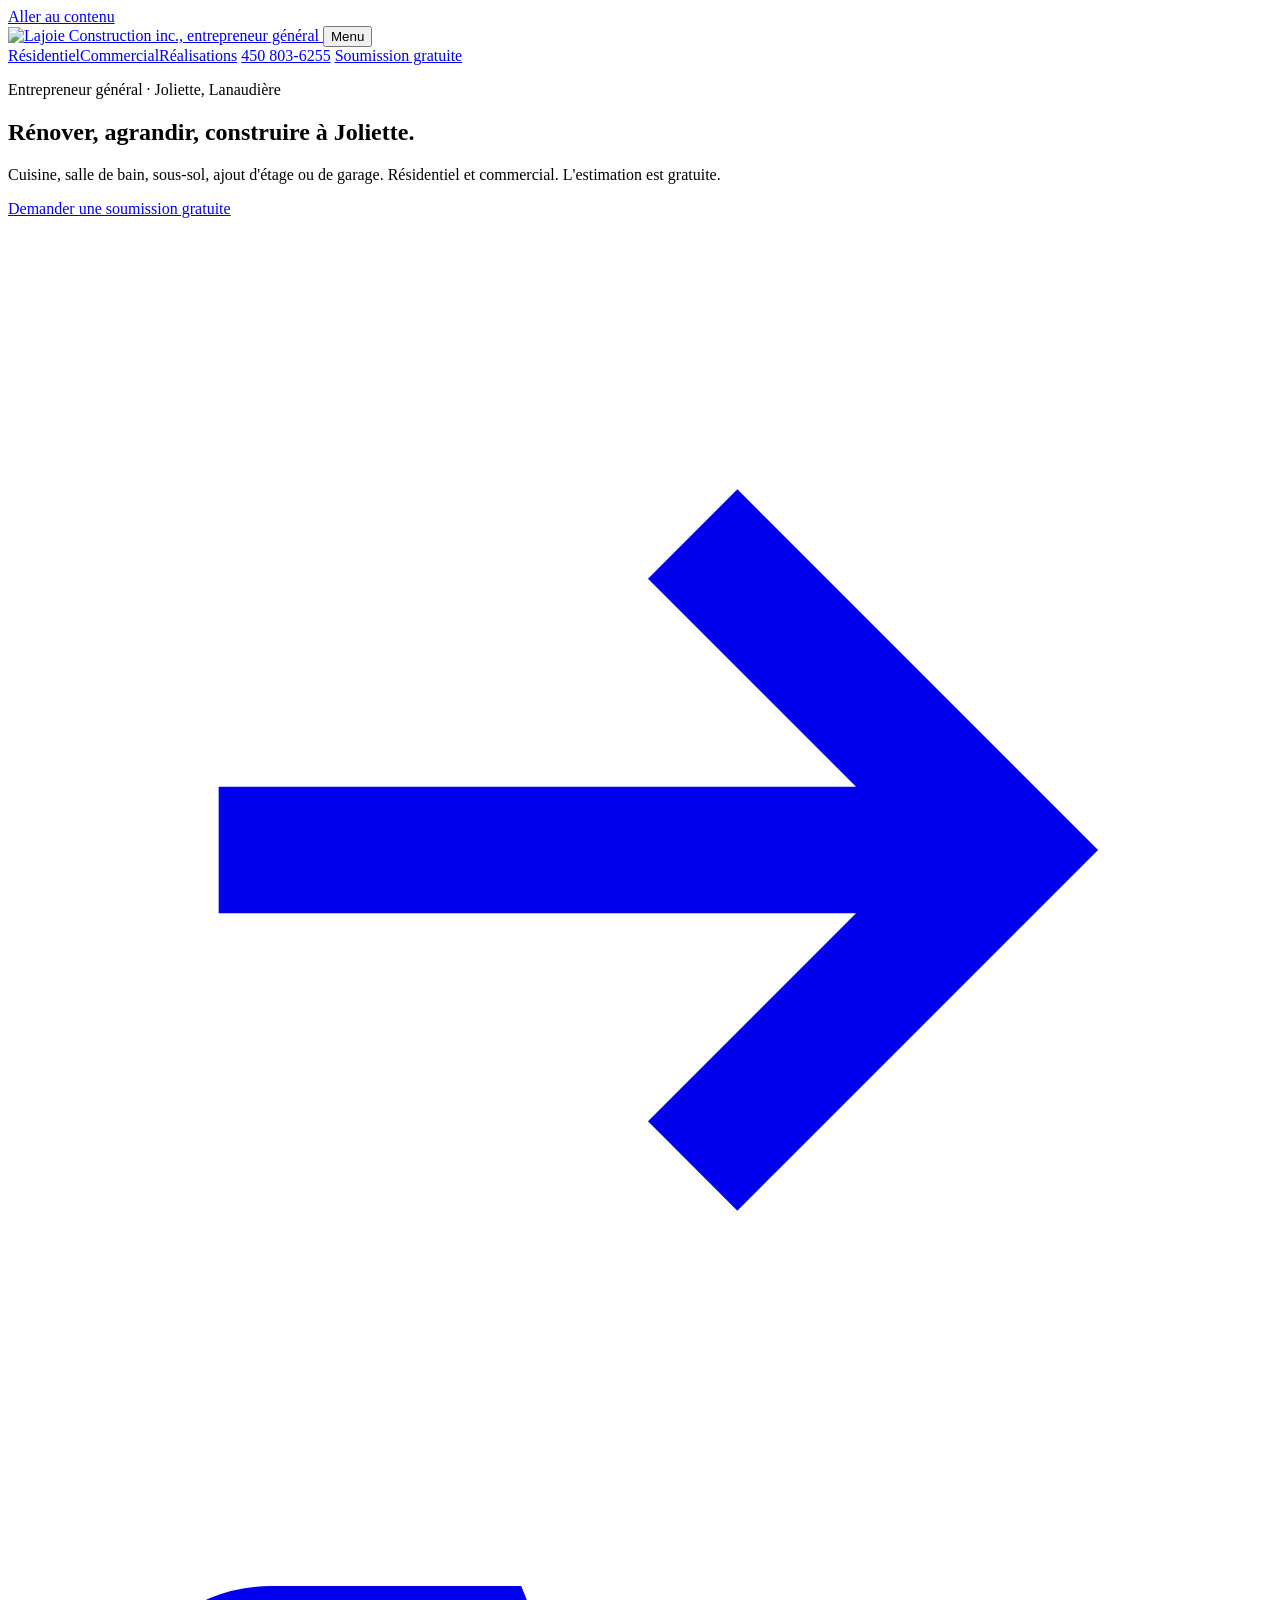
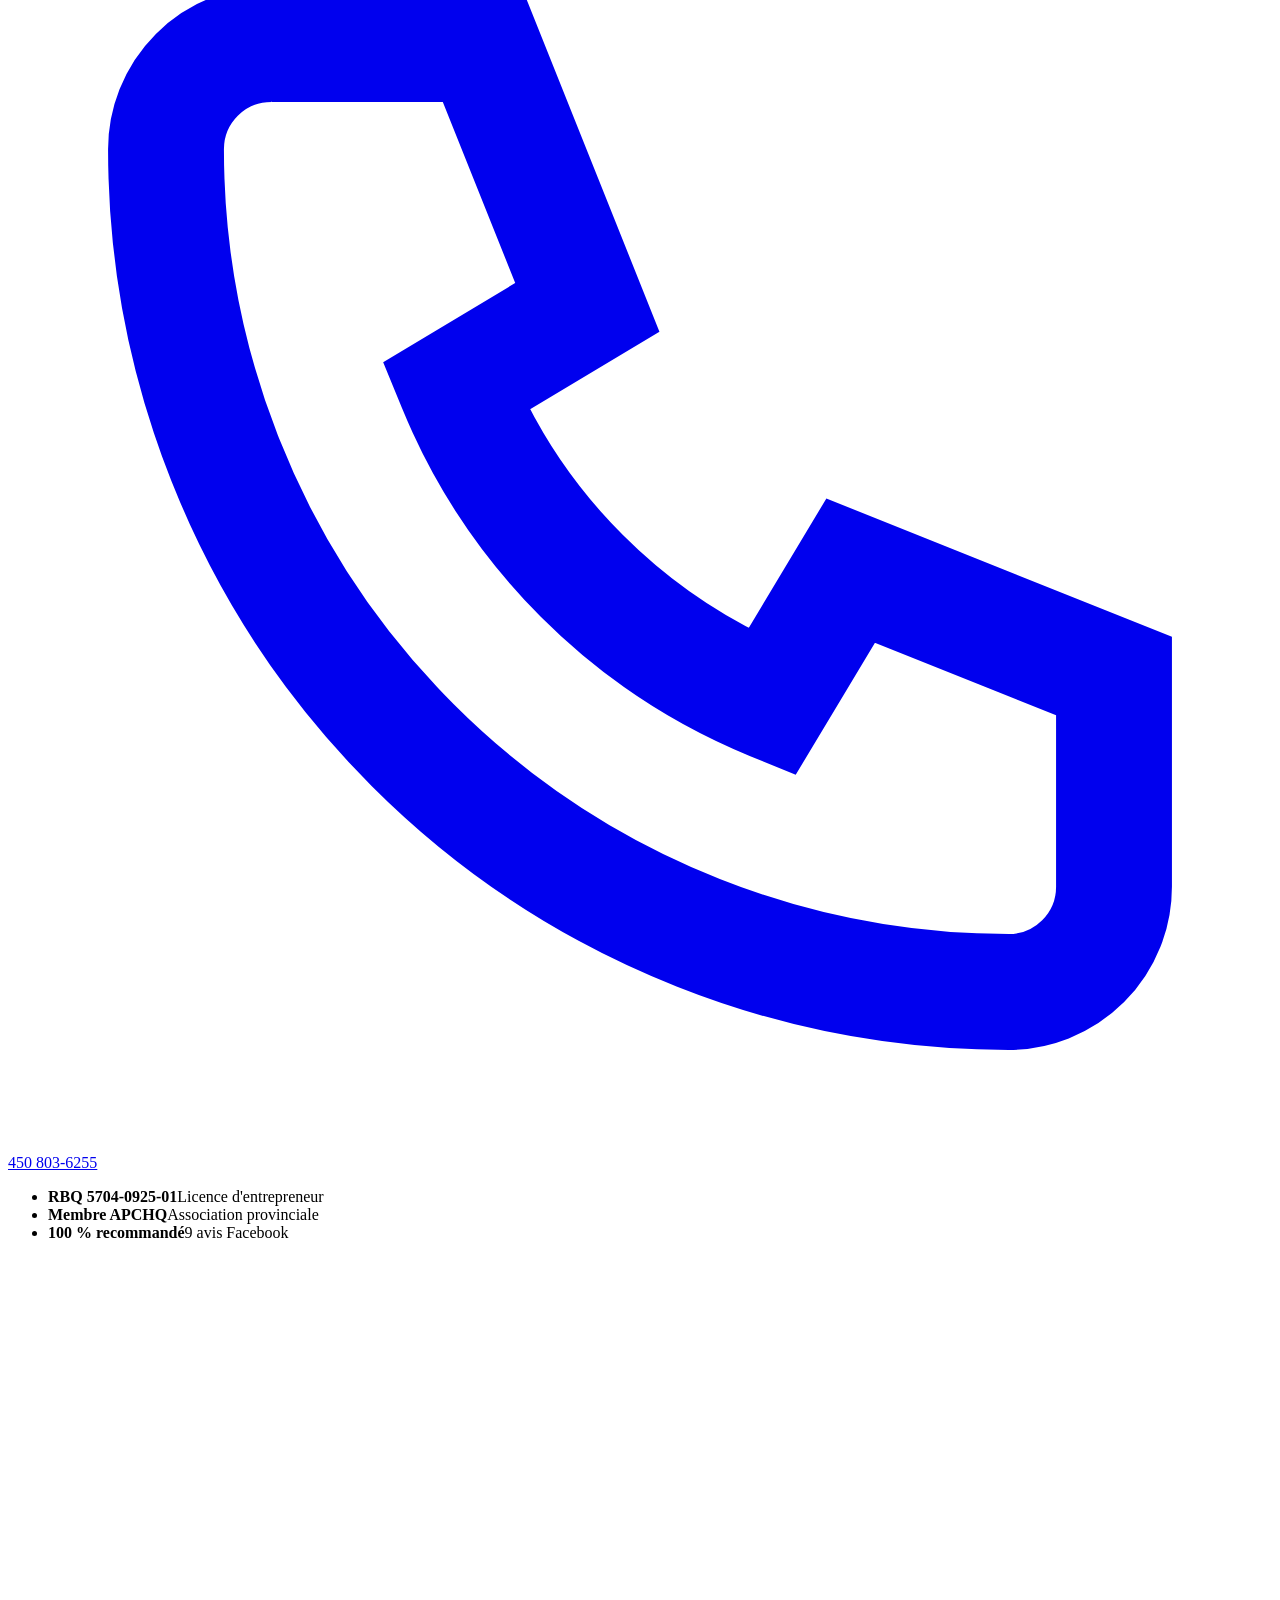
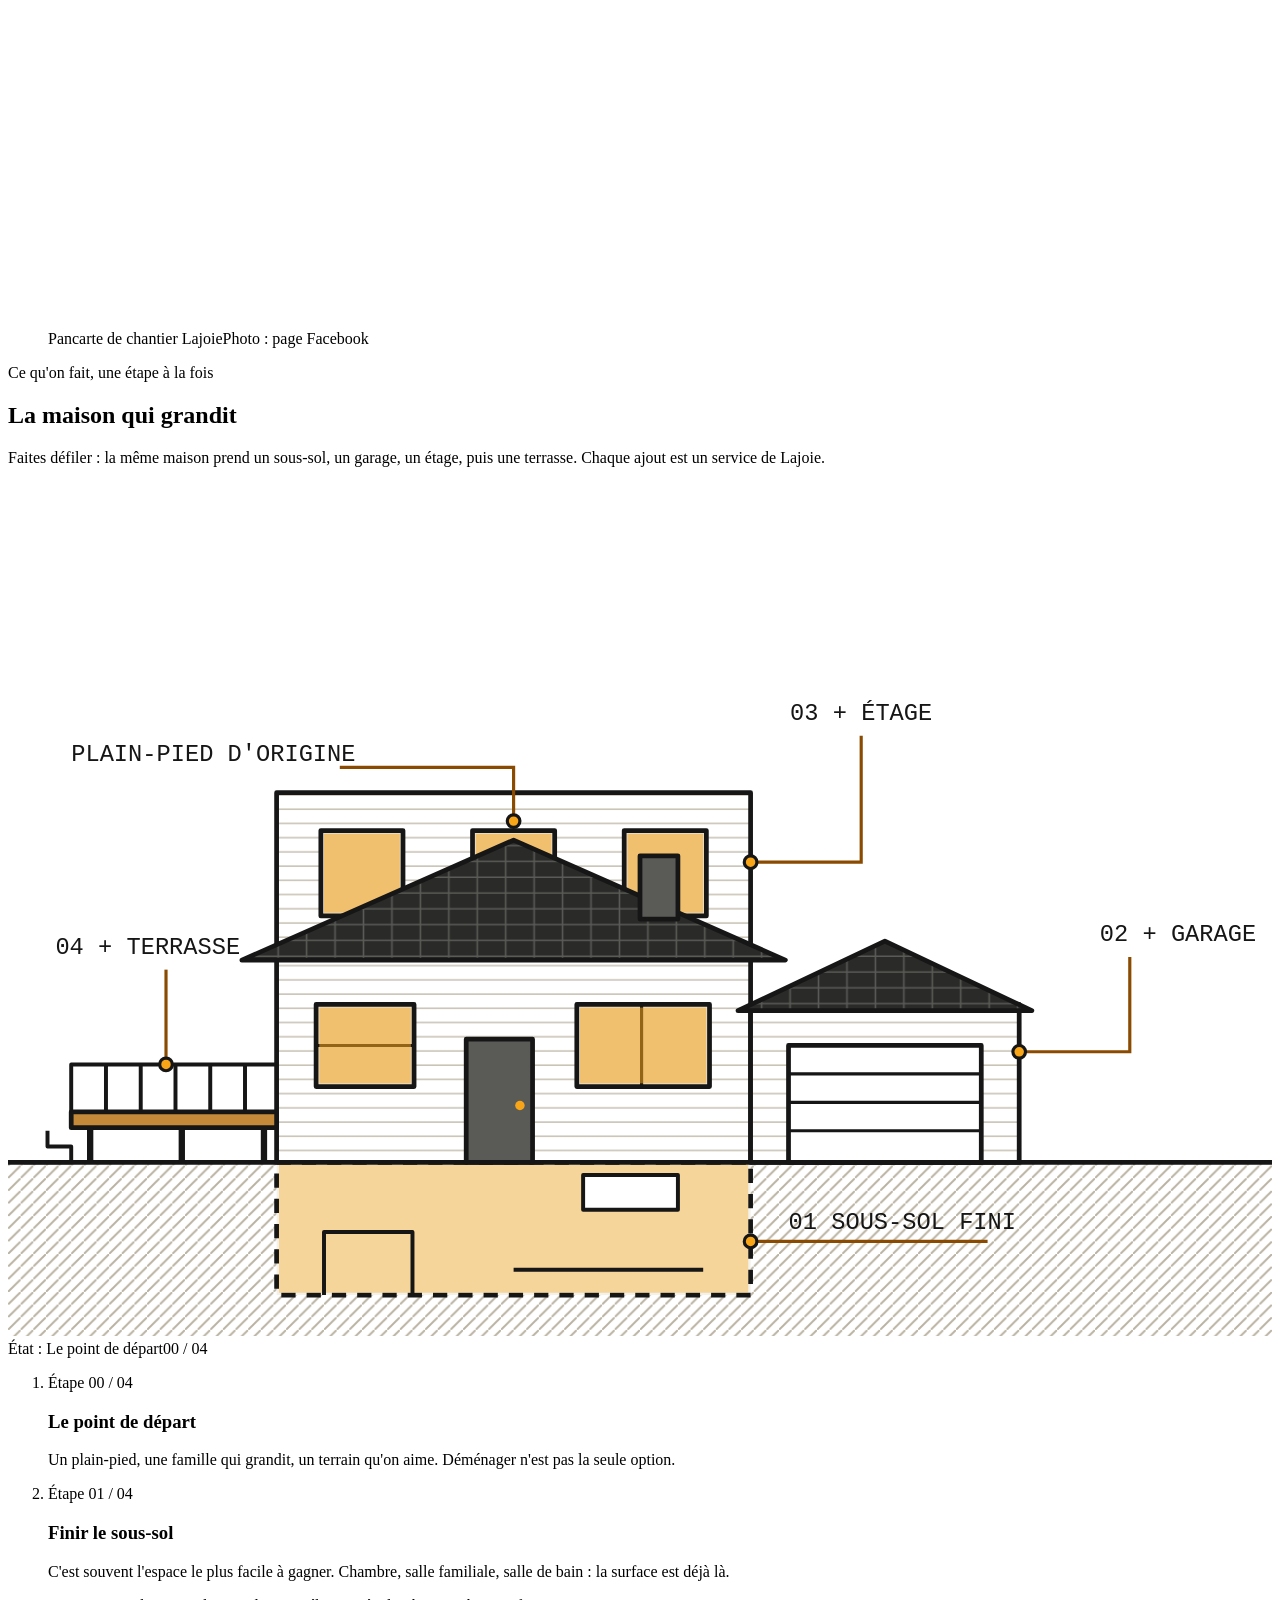
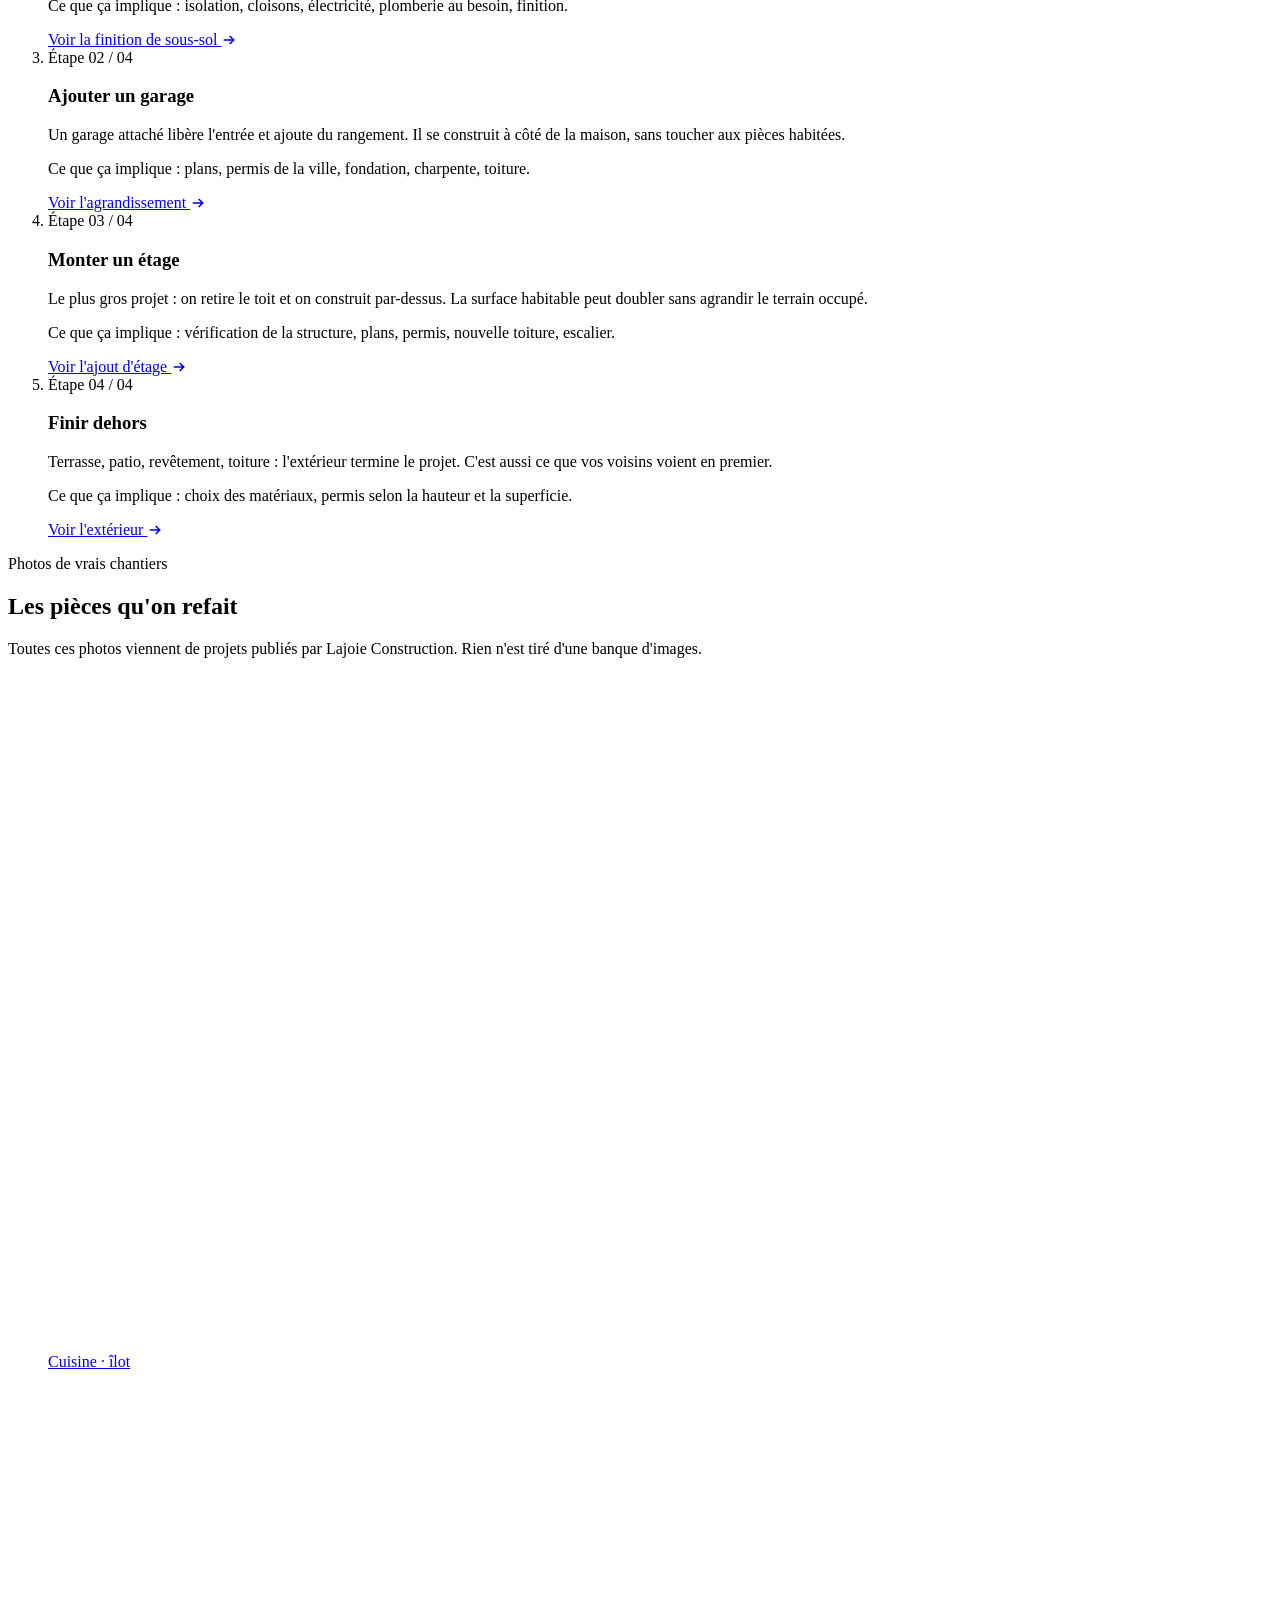
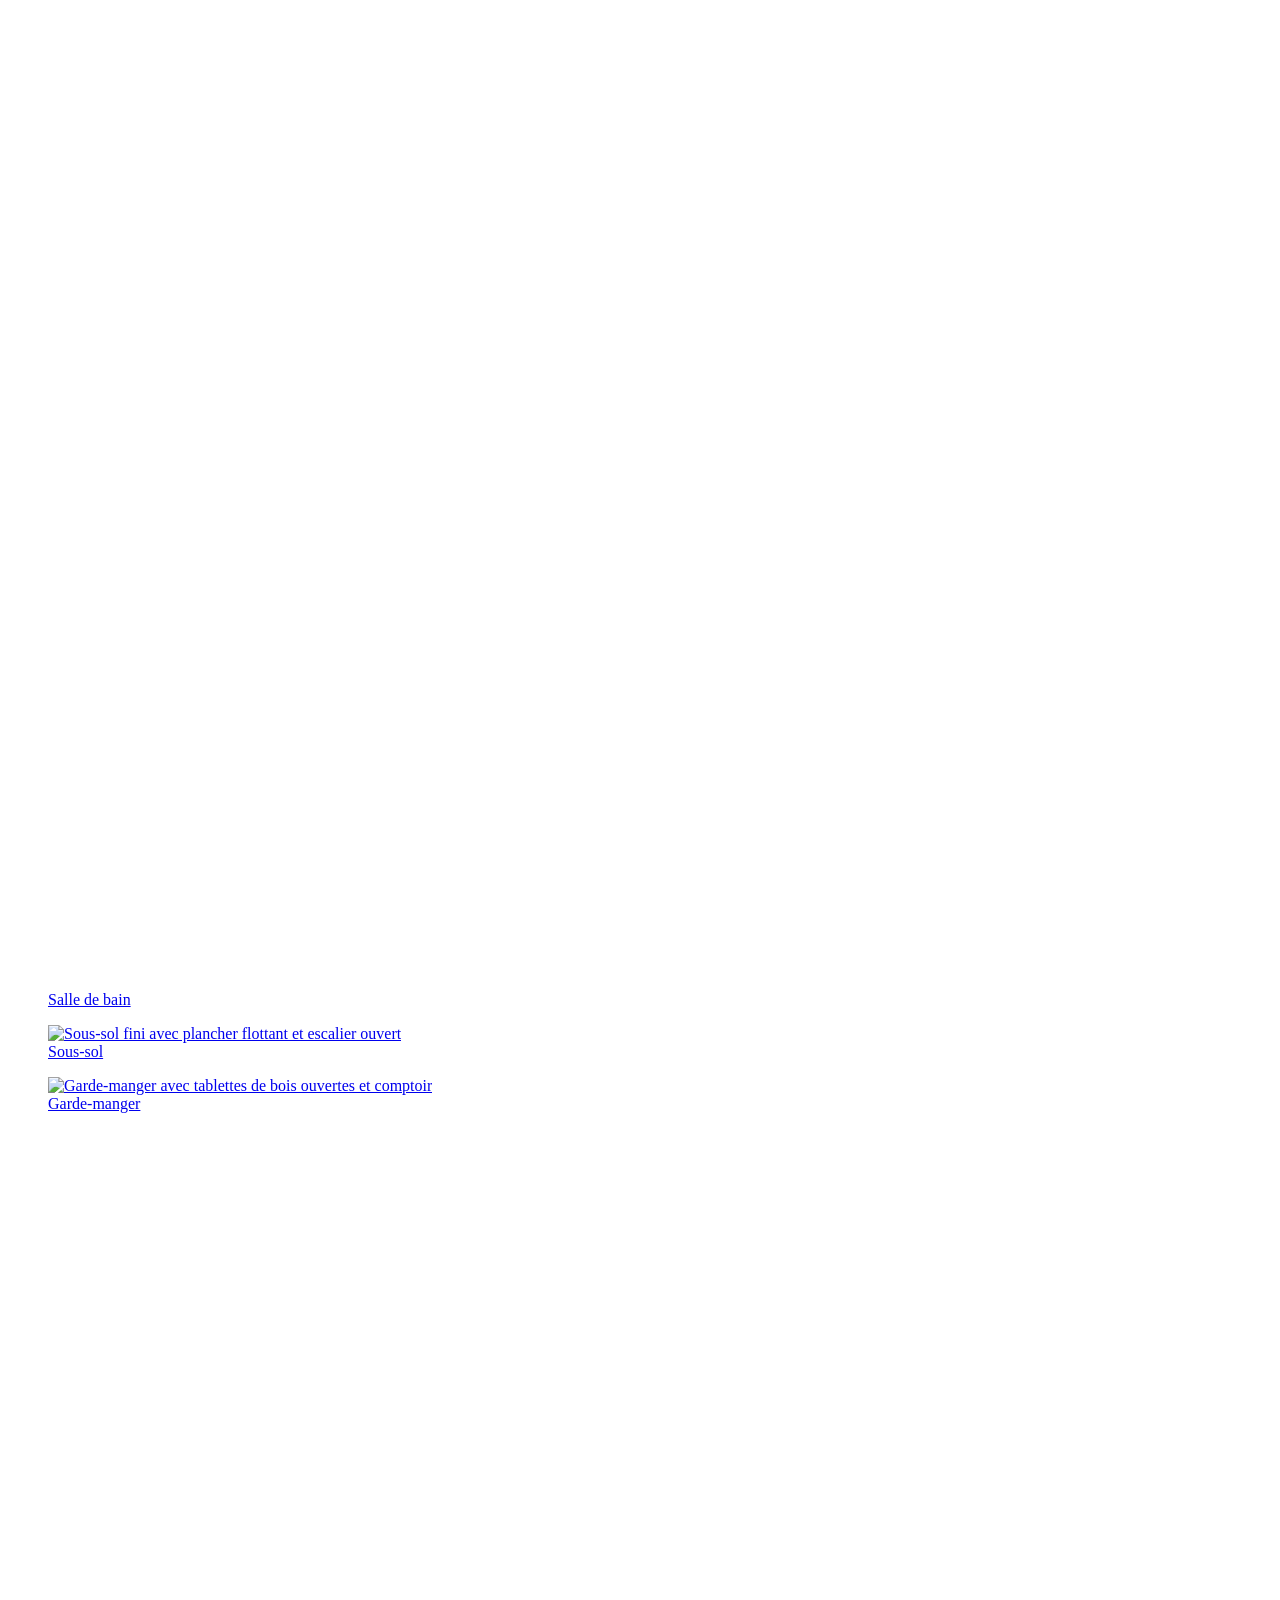
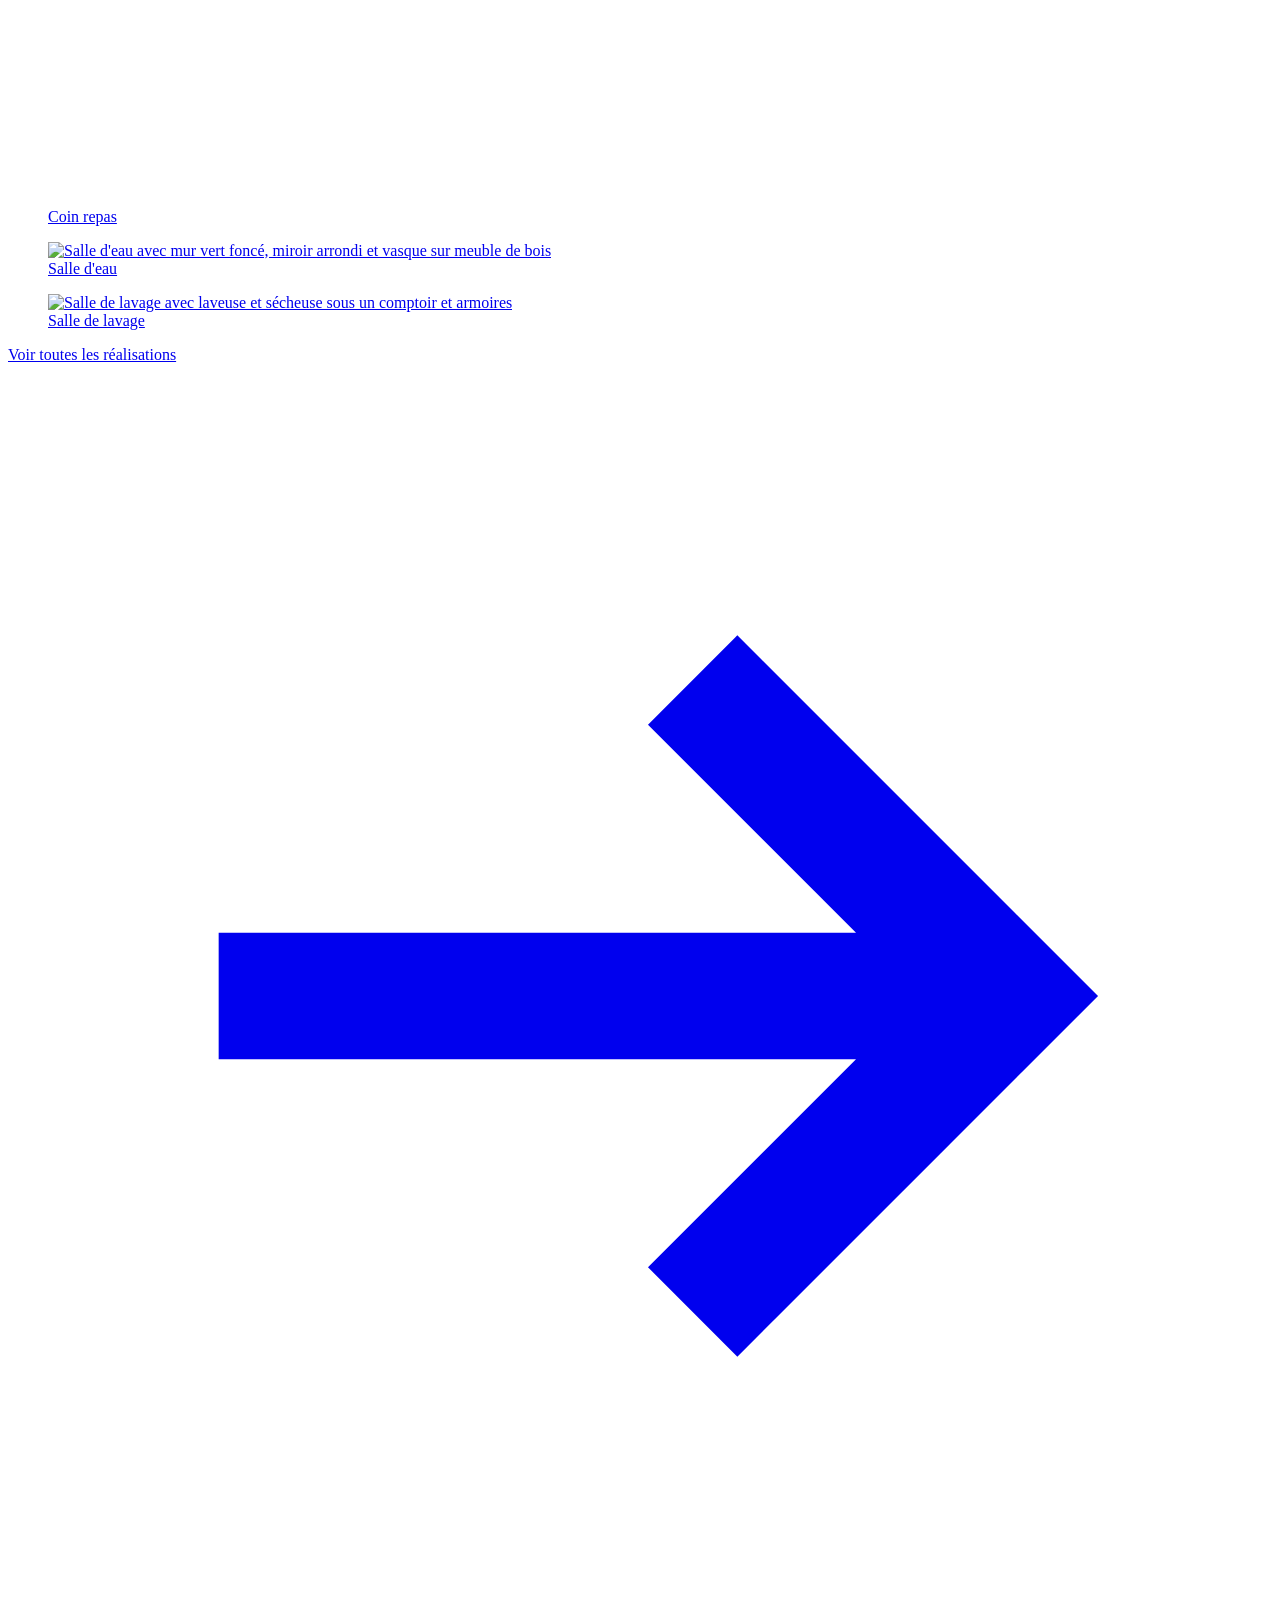
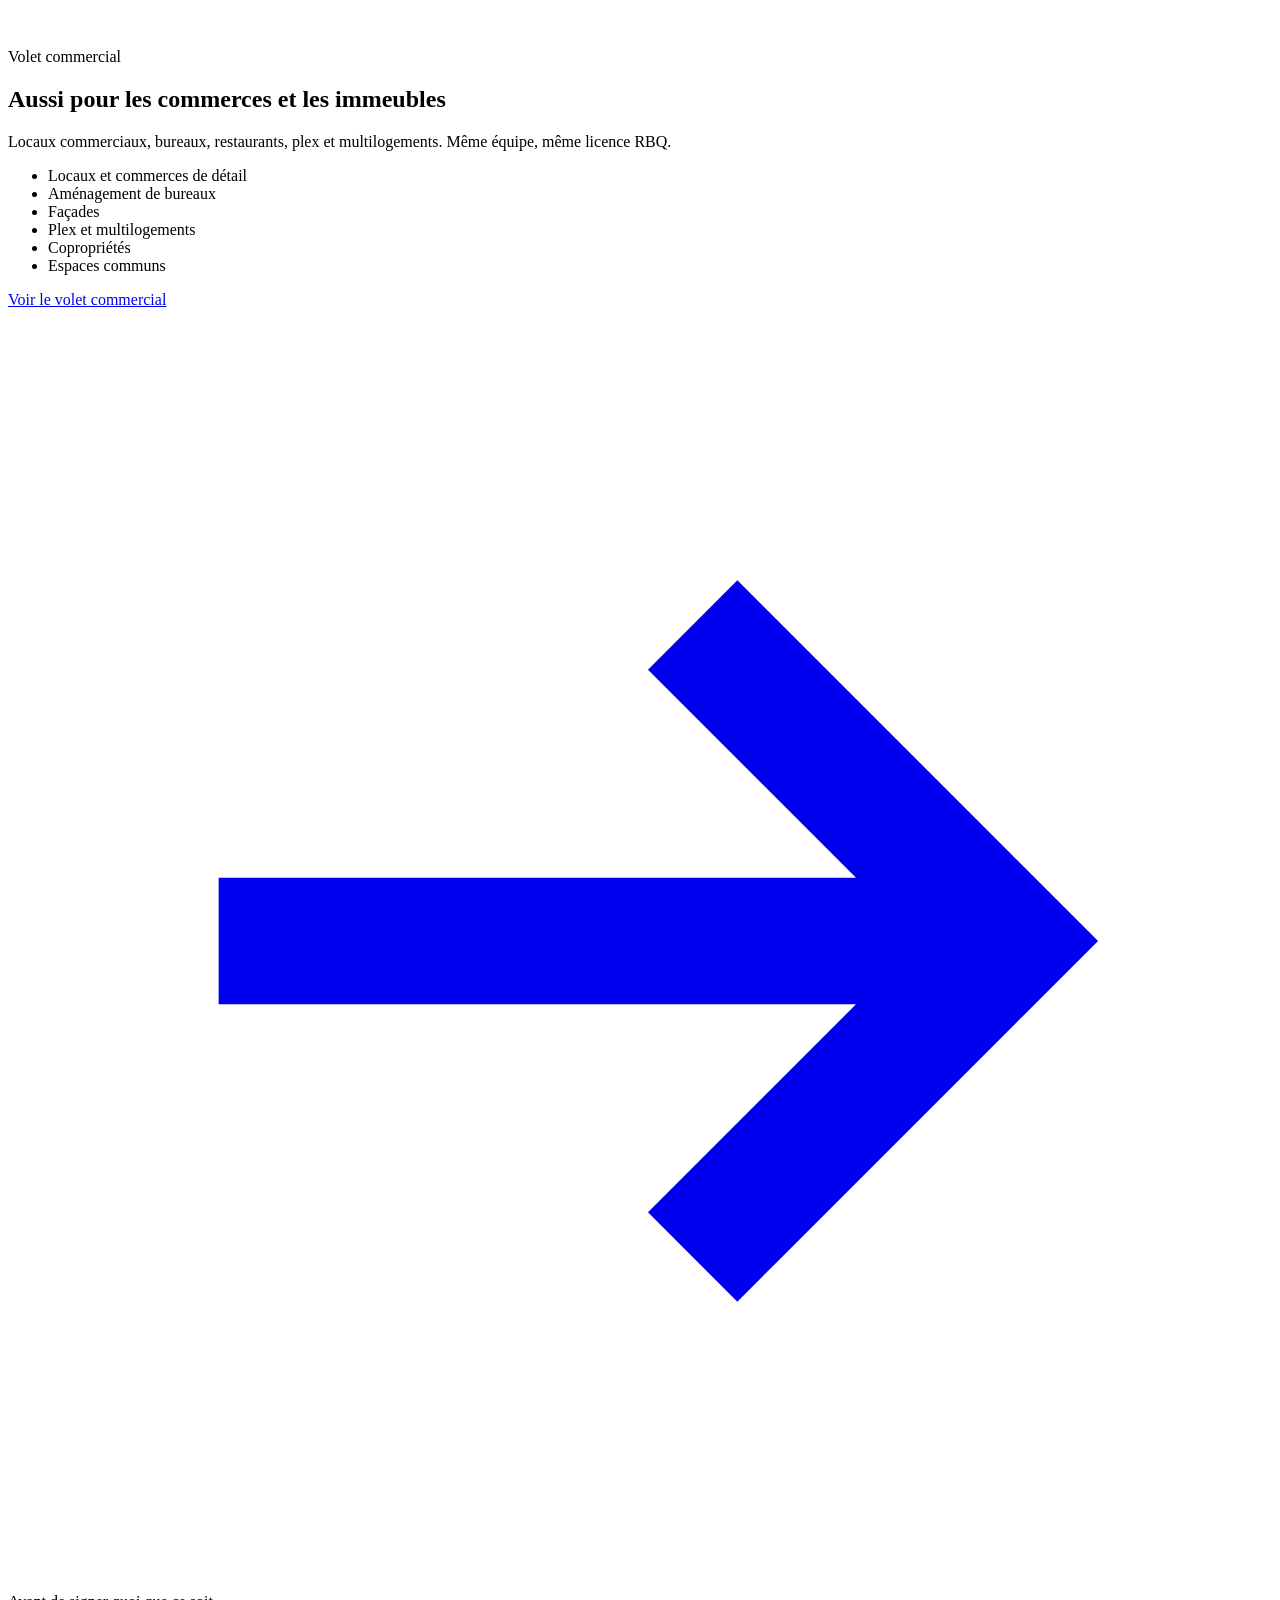
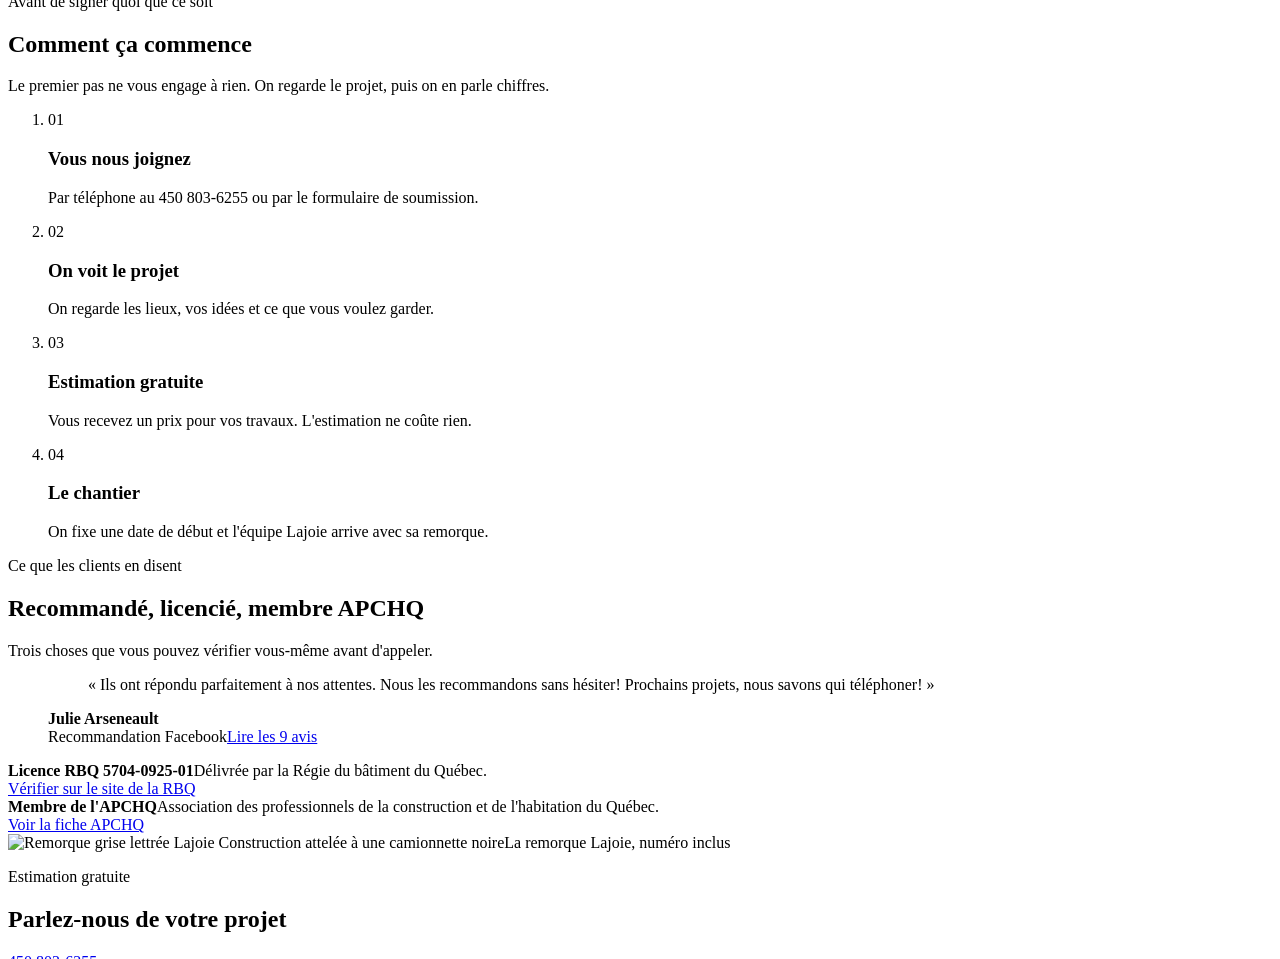
==== index.html @ cc797cda "Site Lajoie Construction V1 (6 pages, photos, polices)" ====
<!doctype html>
<html lang="fr-CA" class="no-js">
<head>
<meta charset="utf-8">
<meta name="viewport" content="width=device-width, initial-scale=1">
<title>Lajoie Construction | Rénovation et agrandissement à Joliette</title>
<meta name="description" content="Entrepreneur général à Joliette : cuisine, salle de bain, sous-sol, ajout d'étage et de garage. Résidentiel et commercial. Licence RBQ, estimation gratuite.">
<link rel="canonical" href="https://lajoieconstruction.com/">
<meta property="og:type" content="website">
<meta property="og:locale" content="fr_CA">
<meta property="og:site_name" content="Lajoie Construction">
<meta property="og:title" content="Lajoie Construction | Rénovation et agrandissement à Joliette">
<meta property="og:description" content="Entrepreneur général à Joliette : cuisine, salle de bain, sous-sol, ajout d'étage et de garage. Résidentiel et commercial. Licence RBQ, estimation gratuite.">
<meta property="og:url" content="https://lajoieconstruction.com/">
<meta property="og:image" content="https://lajoieconstruction.com/img/og-lajoie.jpg">
<meta name="theme-color" content="#161616">
<link rel="icon" href="img/favicon.png" type="image/png">
<link rel="preload" href="fonts/archivo.woff2" as="font" type="font/woff2" crossorigin>
<link rel="stylesheet" href="css/site.css">
<script>document.documentElement.classList.replace('no-js','js')</script>
<script type="application/ld+json">{"@context": "https://schema.org", "@type": "GeneralContractor", "name": "Lajoie Construction inc.", "url": "https://lajoieconstruction.com/", "logo": "https://lajoieconstruction.com/img/logo-lajoie.png", "image": "https://lajoieconstruction.com/img/og-lajoie.jpg", "telephone": "+1-450-803-6255", "email": "admin@lajoieconstruction.com", "address": {"@type": "PostalAddress", "streetAddress": "952, boul. Manseau", "addressLocality": "Joliette", "addressRegion": "QC", "postalCode": "J6E 3G5", "addressCountry": "CA"}, "geo": {"@type": "GeoCoordinates", "latitude": 46.0197359, "longitude": -73.448201}, "areaServed": ["Joliette", "Lanaudière", "Repentigny"], "openingHoursSpecification": [{"@type": "OpeningHoursSpecification", "dayOfWeek": ["Monday", "Tuesday", "Wednesday", "Thursday", "Friday", "Saturday", "Sunday"], "opens": "09:00", "closes": "21:00"}], "sameAs": ["https://www.facebook.com/profile.php?id=100063725343132", "https://www.trouverunentrepreneur.com/profile/joliette/lajoie-construction-inc"]}</script>
</head>
<body>
<a class="skip" href="#contenu">Aller au contenu</a>
<header class="site-header">
  <div class="wrap">
    <a class="brand" href="index.html" aria-label="Lajoie Construction, accueil">
      <img src="img/logo-lajoie.png" width="257" height="147" alt="Lajoie Construction inc., entrepreneur général">
    </a>
    <button class="menu-btn" type="button" aria-expanded="false" aria-controls="nav">Menu</button>
    <nav class="nav" id="nav" aria-label="Navigation principale">
      <a href="residentiel.html">Résidentiel</a><a href="commercial.html">Commercial</a><a href="realisations.html">Réalisations</a>
      <a class="tel" href="tel:+14508036255">450 803-6255</a>
      <a class="btn btn--hat" href="soumission.html">Soumission gratuite</a>
    </nav>
  </div>
</header>
<main id="contenu">

<section class="hero">
  <div class="wrap hero__grid">
    <div class="hero__text">
      <p class="hero__where mono kicker">Entrepreneur général · Joliette, Lanaudière</p>
      <h1>Rénover, agrandir, <span class="accent">construire</span> à Joliette.</h1>
      <p class="lede">Cuisine, salle de bain, sous-sol, ajout d'étage ou de garage. Résidentiel et commercial. L'estimation est gratuite.</p>
      <div class="hero__cta">
        <a class="btn btn--hat" href="soumission.html">Demander une soumission gratuite <svg viewBox="0 0 24 24" aria-hidden="true" fill="none" stroke="currentColor" stroke-width="2.4"><path d="M4 12h15M13 6l6 6-6 6"/></svg></a>
        <a class="btn btn--line" href="tel:+14508036255"><svg viewBox="0 0 24 24" aria-hidden="true" fill="none" stroke="currentColor" stroke-width="2.2"><path d="M5 3h4l2 5-2.5 1.5a11 11 0 0 0 6 6L16 13l5 2v4a2 2 0 0 1-2 2A16 16 0 0 1 3 5a2 2 0 0 1 2-2"/></svg>450 803-6255</a>
      </div>
      <ul class="facts" aria-label="Ce qu'on peut vérifier">
        <li><strong>RBQ 5704-0925-01</strong><span class="mono muted">Licence d'entrepreneur</span></li>
        <li><strong>Membre APCHQ</strong><span class="mono muted">Association provinciale</span></li>
        <li><strong>100 % recommandé</strong><span class="mono muted">9 avis Facebook</span></li>
      </ul>
    </div>
    <figure class="hero__media" style="margin-top:0;margin-bottom:0">
      <img src="img/batiment-pancarte-900.webp" srcset="img/batiment-pancarte-480.webp 480w, img/batiment-pancarte-900.webp 900w, img/batiment-pancarte-1170.webp 1170w" sizes="(max-width: 900px) 100vw, 48vw" width="900" height="668" alt="Bâtiment résidentiel de deux étages avec balcon, la pancarte Lajoie Construction plantée sur le terrain" fetchpriority="high">
      <figcaption class="hero__tag mono"><span>Pancarte de chantier Lajoie</span><span class="muted">Photo : page Facebook</span></figcaption>
    </figure>
  </div>
</section>

<section class="grandir section" aria-labelledby="grandir-t">
  <div class="wrap">
    <div class="section-head">
      <div>
        <p class="mono kicker">Ce qu'on fait, une étape à la fois</p>
        <h2 id="grandir-t">La maison qui grandit</h2>
        <span class="cordeau" aria-hidden="true"></span>
      </div>
      <p class="muted">Faites défiler : la même maison prend un sous-sol, un garage, un étage, puis une terrasse. Chaque ajout est un service de Lajoie.</p>
    </div>
    <div class="grandir__grid">
      <div class="grandir__stage">
        <div class="plan">
          <svg class="house" data-step="0" viewBox="0 0 800 540" role="img" aria-labelledby="house-t house-d">
<title id="house-t">Plain-pied qui s'agrandit</title>
<desc id="house-d">Illustration d'une maison de plain-pied. On y ajoute un sous-sol fini, un garage, un étage, puis une terrasse.</desc>
<defs>
  <pattern id="bardeau" width="18" height="10" patternUnits="userSpaceOnUse"><rect width="18" height="10" fill="#2a2a28"/><path d="M0 9.5h18M9 0v10" stroke="#5a5a57" stroke-width="1"/></pattern>
  <pattern id="clin" width="10" height="9" patternUnits="userSpaceOnUse"><rect width="10" height="9" fill="#fff"/><path d="M0 8.5h10" stroke="#c9c3b6" stroke-width="1"/></pattern>
  <pattern id="sol" width="8" height="8" patternUnits="userSpaceOnUse"><path d="M0 8L8 0" stroke="#b9b2a2" stroke-width="1.2"/></pattern>
</defs>
<g stroke="#161616" stroke-width="3" stroke-linejoin="round">
  <!-- sol -->
  <rect x="0" y="430" width="800" height="110" fill="url(#sol)" stroke="none"/>
  <line x1="0" y1="430" x2="800" y2="430"/>
  <!-- sous-sol -->
  <rect x="170" y="430" width="300" height="84" fill="#f4f1ea" stroke-dasharray="9 7"/>
  <g class="layer l-soussol-fill">
    <rect x="171.5" y="431.5" width="297" height="81" fill="#f8a518" fill-opacity=".38" stroke="none"/>
    <path d="M200 514v-40h56v40M320 498h120" stroke-width="2.5" fill="none"/>
    <rect x="364" y="438" width="60" height="22" fill="#fff" stroke-width="2.5"/>
  </g>
  <!-- étage -->
  <g class="layer l-etage">
    <rect x="170" y="196" width="300" height="104" fill="url(#clin)"/>
    <rect x="198" y="220" width="52" height="54" fill="#e9e4d8"/>
    <rect x="294" y="220" width="52" height="54" fill="#e9e4d8"/>
    <rect x="390" y="220" width="52" height="54" fill="#e9e4d8"/>
    <g class="layer l-glow" stroke="none" fill="#f8a518" fill-opacity=".55"><rect x="200" y="222" width="48" height="50"/><rect x="296" y="222" width="48" height="50"/><rect x="392" y="222" width="48" height="50"/></g>
  </g>
  <!-- rez-de-chaussée -->
  <rect x="170" y="300" width="300" height="130" fill="url(#clin)"/>
  <rect x="195" y="330" width="62" height="52" fill="#e9e4d8"/>
  <rect x="360" y="330" width="84" height="52" fill="#e9e4d8"/>
  <path d="M401 330v52M195 356h62" stroke-width="2"/>
  <rect x="290" y="352" width="42" height="78" fill="#5a5a57"/>
  <circle cx="324" cy="394" r="3" fill="#f8a518" stroke="none"/>
  <g class="layer l-glow" stroke="none" fill="#f8a518" fill-opacity=".55"><rect x="197" y="332" width="58" height="48"/><rect x="362" y="332" width="80" height="48"/></g>
  <!-- toit -->
  <g class="layer l-roof">
    <polygon points="148,302 320,226 492,302" fill="url(#bardeau)"/>
    <rect x="400" y="236" width="24" height="40" fill="#5a5a57"/>
  </g>
  <!-- garage -->
  <g class="layer l-garage">
    <rect x="470" y="330" width="170" height="100" fill="url(#clin)"/>
    <polygon points="462,334 555,290 648,334" fill="url(#bardeau)"/>
    <rect x="494" y="356" width="122" height="74" fill="#fff"/>
    <path d="M494 374h122M494 392h122M494 410h122" stroke-width="2"/>
  </g>
  <!-- terrasse -->
  <g class="layer l-deck">
    <rect x="40" y="398" width="130" height="10" fill="#c48a3a"/>
    <path d="M52 408v22M110 408v22M162 408v22" stroke-width="4"/>
    <path d="M40 398v-30h130M40 368v30M62 368v30M84 368v30M106 368v30M128 368v30M150 368v30" stroke-width="2.5" fill="none"/>
    <path d="M10 430h30v-10h-15v-10" fill="none" stroke-width="2.5"/>
  </g>
</g>
<!-- annotations -->
<g font-family="Plex Mono, ui-monospace, monospace" font-size="15" font-weight="500" fill="#161616">
  <g class="callout c-0"><path d="M320 214v-34h-110" stroke="#8a4b00" stroke-width="2" fill="none"/><circle cx="320" cy="214" r="4" fill="#f8a518" stroke="#161616" stroke-width="2"/><text x="40" y="176">PLAIN-PIED D'ORIGINE</text></g>
  <g class="callout c-1"><path d="M470 480h150" stroke="#8a4b00" stroke-width="2"/><circle cx="470" cy="480" r="4" fill="#f8a518" stroke="#161616" stroke-width="2"/><text x="566" y="472" text-anchor="middle">01 SOUS-SOL FINI</text></g>
  <g class="callout c-2"><path d="M640 360h70v-60" stroke="#8a4b00" stroke-width="2" fill="none"/><circle cx="640" cy="360" r="4" fill="#f8a518" stroke="#161616" stroke-width="2"/><text x="790" y="290" text-anchor="end">02 + GARAGE</text></g>
  <g class="callout c-3"><path d="M470 240h70v-80" stroke="#8a4b00" stroke-width="2" fill="none"/><circle cx="470" cy="240" r="4" fill="#f8a518" stroke="#161616" stroke-width="2"/><text x="540" y="150" text-anchor="middle">03 + ÉTAGE</text></g>
  <g class="callout c-4"><path d="M100 368v-60" stroke="#8a4b00" stroke-width="2"/><circle cx="100" cy="368" r="4" fill="#f8a518" stroke="#161616" stroke-width="2"/><text x="30" y="298">04 + TERRASSE</text></g>
</g>
</svg>
          <div class="plan__legend mono" aria-hidden="true"><span>État : <span data-label>Le point de départ</span></span><span data-count>00 / 04</span></div>
        </div>
      </div>
      <ol class="steps">
<li class="step is-active" data-step="0" data-label="Le point de départ">
  <span class="step__num mono">Étape 00 / 04</span>
  <h3>Le point de départ</h3>
  <p>Un plain-pied, une famille qui grandit, un terrain qu'on aime. Déménager n'est pas la seule option.</p>
</li>
<li class="step" data-step="1" data-label="Finir le sous-sol">
  <span class="step__num mono">Étape 01 / 04</span>
  <h3>Finir le sous-sol</h3>
  <p>C'est souvent l'espace le plus facile à gagner. Chambre, salle familiale, salle de bain : la surface est déjà là.</p><p class="implique">Ce que ça implique : isolation, cloisons, électricité, plomberie au besoin, finition.</p><a href="residentiel.html#interieur">Voir la finition de sous-sol <svg width="16" height="16" style="vertical-align:-3px" viewBox="0 0 24 24" aria-hidden="true" fill="none" stroke="currentColor" stroke-width="2.4"><path d="M4 12h15M13 6l6 6-6 6"/></svg></a>
</li>
<li class="step" data-step="2" data-label="Ajouter un garage">
  <span class="step__num mono">Étape 02 / 04</span>
  <h3>Ajouter un garage</h3>
  <p>Un garage attaché libère l'entrée et ajoute du rangement. Il se construit à côté de la maison, sans toucher aux pièces habitées.</p><p class="implique">Ce que ça implique : plans, permis de la ville, fondation, charpente, toiture.</p><a href="residentiel.html#agrandir">Voir l'agrandissement <svg width="16" height="16" style="vertical-align:-3px" viewBox="0 0 24 24" aria-hidden="true" fill="none" stroke="currentColor" stroke-width="2.4"><path d="M4 12h15M13 6l6 6-6 6"/></svg></a>
</li>
<li class="step" data-step="3" data-label="Monter un étage">
  <span class="step__num mono">Étape 03 / 04</span>
  <h3>Monter un étage</h3>
  <p>Le plus gros projet : on retire le toit et on construit par-dessus. La surface habitable peut doubler sans agrandir le terrain occupé.</p><p class="implique">Ce que ça implique : vérification de la structure, plans, permis, nouvelle toiture, escalier.</p><a href="residentiel.html#agrandir">Voir l'ajout d'étage <svg width="16" height="16" style="vertical-align:-3px" viewBox="0 0 24 24" aria-hidden="true" fill="none" stroke="currentColor" stroke-width="2.4"><path d="M4 12h15M13 6l6 6-6 6"/></svg></a>
</li>
<li class="step" data-step="4" data-label="Finir dehors">
  <span class="step__num mono">Étape 04 / 04</span>
  <h3>Finir dehors</h3>
  <p>Terrasse, patio, revêtement, toiture : l'extérieur termine le projet. C'est aussi ce que vos voisins voient en premier.</p><p class="implique">Ce que ça implique : choix des matériaux, permis selon la hauteur et la superficie.</p><a href="residentiel.html#exterieur">Voir l'extérieur <svg width="16" height="16" style="vertical-align:-3px" viewBox="0 0 24 24" aria-hidden="true" fill="none" stroke="currentColor" stroke-width="2.4"><path d="M4 12h15M13 6l6 6-6 6"/></svg></a>
</li>
      </ol>
    </div>
  </div>
</section>

<section class="section" aria-labelledby="pieces-t">
  <div class="wrap">
    <div class="section-head">
      <div>
        <p class="mono kicker">Photos de vrais chantiers</p>
        <h2 id="pieces-t">Les pièces qu'on refait</h2>
        <span class="cordeau" aria-hidden="true"></span>
      </div>
      <p class="muted">Toutes ces photos viennent de projets publiés par Lajoie Construction. Rien n'est tiré d'une banque d'images.</p>
    </div>
    <div class="mosaic">
      <figure class="tile t-a reveal"><a href="realisations.html#cuisine"><img src="img/cuisine-vue-large-900.webp" srcset="img/cuisine-vue-large-480.webp 480w, img/cuisine-vue-large-900.webp 900w, img/cuisine-vue-large-1600.webp 1600w" sizes="(max-width: 860px) 100vw, 58vw" width="900" height="675" alt="Cuisine blanche avec grand îlot foncé, comptoir blanc et luminaires suspendus" loading="lazy" decoding="async"><figcaption class="mono">Cuisine · îlot</figcaption></a></figure>
      <figure class="tile t-b reveal"><a href="realisations.html#salle-de-bain"><img src="img/sdb-bain-autoportant-900.webp" srcset="img/sdb-bain-autoportant-480.webp 480w, img/sdb-bain-autoportant-900.webp 900w, img/sdb-bain-autoportant-1536.webp 1536w" sizes="(max-width: 860px) 50vw, 40vw" width="900" height="1200" alt="Salle de bain avec bain autoportant devant une céramique à motifs bleu marine" loading="lazy" decoding="async"><figcaption class="mono">Salle de bain</figcaption></a></figure>
      <figure class="tile t-c reveal"><a href="realisations.html#sous-sol"><img src="img/sous-sol-terrebonne-900.webp" srcset="img/sous-sol-terrebonne-480.webp 480w, img/sous-sol-terrebonne-900.webp 900w, img/sous-sol-terrebonne-960.webp 960w" sizes="(max-width: 860px) 50vw, 33vw" width="900" height="600" alt="Sous-sol fini avec plancher flottant et escalier ouvert" loading="lazy" decoding="async"><figcaption class="mono">Sous-sol</figcaption></a></figure>
      <figure class="tile t-d reveal"><a href="realisations.html#rangement"><img src="img/garde-manger-900.webp" srcset="img/garde-manger-480.webp 480w, img/garde-manger-900.webp 900w, img/garde-manger-1536.webp 1536w" sizes="(max-width: 860px) 50vw, 25vw" width="900" height="1200" alt="Garde-manger avec tablettes de bois ouvertes et comptoir" loading="lazy" decoding="async"><figcaption class="mono">Garde-manger</figcaption></a></figure>
      <figure class="tile t-e reveal"><a href="realisations.html#cuisine"><img src="img/cuisine-mur-brique-900.webp" srcset="img/cuisine-mur-brique-480.webp 480w, img/cuisine-mur-brique-900.webp 900w, img/cuisine-mur-brique-1600.webp 1600w" sizes="(max-width: 860px) 50vw, 42vw" width="900" height="675" alt="Coin repas avec mur de brique et tablettes" loading="lazy" decoding="async"><figcaption class="mono">Coin repas</figcaption></a></figure>
      <figure class="tile t-f reveal"><a href="realisations.html#salle-de-bain"><img src="img/salle-eau-verte-900.webp" srcset="img/salle-eau-verte-480.webp 480w, img/salle-eau-verte-900.webp 900w, img/salle-eau-verte-1600.webp 1600w" sizes="(max-width: 860px) 50vw, 25vw" width="900" height="675" alt="Salle d'eau avec mur vert foncé, miroir arrondi et vasque sur meuble de bois" loading="lazy" decoding="async"><figcaption class="mono">Salle d'eau</figcaption></a></figure>
      <figure class="tile t-g reveal"><a href="realisations.html#rangement"><img src="img/salle-lavage-900.webp" srcset="img/salle-lavage-480.webp 480w, img/salle-lavage-900.webp 900w, img/salle-lavage-1600.webp 1600w" sizes="(max-width: 860px) 50vw, 33vw" width="900" height="675" alt="Salle de lavage avec laveuse et sécheuse sous un comptoir et armoires" loading="lazy" decoding="async"><figcaption class="mono">Salle de lavage</figcaption></a></figure>
    </div>
    <p style="margin-top:var(--s-5)"><a class="btn btn--line" href="realisations.html">Voir toutes les réalisations <svg viewBox="0 0 24 24" aria-hidden="true" fill="none" stroke="currentColor" stroke-width="2.4"><path d="M4 12h15M13 6l6 6-6 6"/></svg></a></p>
  </div>
</section>

<section class="section section--ink on-dark commercial-band" aria-labelledby="comm-t">
  <div class="wrap">
    <div>
      <p class="mono kicker">Volet commercial</p>
      <h2 id="comm-t">Aussi pour les commerces et les immeubles</h2>
      <span class="cordeau" aria-hidden="true"></span>
    </div>
    <div>
      <p class="lede">Locaux commerciaux, bureaux, restaurants, plex et multilogements. Même équipe, même licence RBQ.</p>
      <ul class="tags">
        <li>Locaux et commerces de détail</li><li>Aménagement de bureaux</li><li>Façades</li><li>Plex et multilogements</li><li>Copropriétés</li><li>Espaces communs</li>
      </ul>
      <a class="btn btn--line" href="commercial.html">Voir le volet commercial <svg viewBox="0 0 24 24" aria-hidden="true" fill="none" stroke="currentColor" stroke-width="2.4"><path d="M4 12h15M13 6l6 6-6 6"/></svg></a>
    </div>
  </div>
</section>

<section class="section" aria-labelledby="proc-t">
  <div class="wrap">
    <div class="section-head">
      <div>
        <p class="mono kicker">Avant de signer quoi que ce soit</p>
        <h2 id="proc-t">Comment ça commence</h2>
        <span class="cordeau" aria-hidden="true"></span>
      </div>
      <p class="muted">Le premier pas ne vous engage à rien. On regarde le projet, puis on en parle chiffres.</p>
    </div>
    <!-- À VALIDER avec Stéphane Lajoie : déroulement réel (visite sur place ? soumission écrite ? délai de réponse ?) -->
    <ol class="process">
      <li><span class="mono">01</span><h3>Vous nous joignez</h3><p>Par téléphone au 450 803-6255 ou par le formulaire de soumission.</p></li>
      <li><span class="mono">02</span><h3>On voit le projet</h3><p>On regarde les lieux, vos idées et ce que vous voulez garder.</p></li>
      <li><span class="mono">03</span><h3>Estimation gratuite</h3><p>Vous recevez un prix pour vos travaux. L'estimation ne coûte rien.</p></li>
      <li><span class="mono">04</span><h3>Le chantier</h3><p>On fixe une date de début et l'équipe Lajoie arrive avec sa remorque.</p></li>
    </ol>
  </div>
</section>

<section class="section section--paper2" aria-labelledby="preuve-t" style="border-top:2px solid var(--ink)">
  <div class="wrap">
    <div class="section-head">
      <div>
        <p class="mono kicker">Ce que les clients en disent</p>
        <h2 id="preuve-t">Recommandé, licencié, membre APCHQ</h2>
        <span class="cordeau" aria-hidden="true"></span>
      </div>
      <p class="muted">Trois choses que vous pouvez vérifier vous-même avant d'appeler.</p>
    </div>
    <div class="proof">
      <figure class="quote reveal">
        <blockquote><p>« Ils ont répondu parfaitement à nos attentes. Nous les recommandons sans hésiter! Prochains projets, nous savons qui téléphoner! »</p></blockquote>
        <figcaption><span><strong>Julie Arseneault</strong><br><span class="mono muted">Recommandation Facebook</span></span><a href="https://www.facebook.com/profile.php?id=100063725343132&sk=reviews" rel="noopener">Lire les 9 avis</a></figcaption>
      </figure>
      <div class="creds">
        <div class="cred"><strong>Licence RBQ 5704-0925-01</strong><span class="muted" style="font-size:var(--t-sm)">Délivrée par la Régie du bâtiment du Québec.</span><br><a href="https://www.rbq.gouv.qc.ca/" rel="noopener">Vérifier sur le site de la RBQ</a></div>
        <div class="cred"><strong>Membre de l'APCHQ</strong><span class="muted" style="font-size:var(--t-sm)">Association des professionnels de la construction et de l'habitation du Québec.</span><br><a href="https://www.trouverunentrepreneur.com/profile/joliette/lajoie-construction-inc" rel="noopener">Voir la fiche APCHQ</a></div>
        <div class="cred cred--photo"><img src="img/remorque-480.webp" srcset="img/remorque-480.webp 480w, img/remorque-540.webp 540w" sizes="(max-width: 860px) 100vw, 30vw" width="480" height="480" alt="Remorque grise lettrée Lajoie Construction attelée à une camionnette noire" loading="lazy" decoding="async"><span class="mono">La remorque Lajoie, numéro inclus</span></div>
      </div>
    </div>
  </div>
</section>

<section class="section section--ink on-dark" aria-labelledby="final-t">
  <div class="wrap final">
    <div>
      <p class="mono kicker">Estimation gratuite</p>
      <h2 id="final-t">Parlez-nous de votre projet</h2>
      <span class="cordeau" aria-hidden="true"></span>
      <a class="bigtel" href="tel:+14508036255">450 803-6255</a>
      <div class="hero__cta">
        <a class="btn btn--hat" href="soumission.html">Remplir le formulaire <svg viewBox="0 0 24 24" aria-hidden="true" fill="none" stroke="currentColor" stroke-width="2.4"><path d="M4 12h15M13 6l6 6-6 6"/></svg></a>
      </div>
    </div>
    <ul class="coord">
      <li><span class="mono">Adresse</span><a href="https://www.google.com/maps/search/?api=1&query=952+boul.+Manseau+Joliette+QC+J6E+3G5" rel="noopener">952, boul. Manseau, Joliette</a></li>
      <li><span class="mono">Courriel</span><a href="mailto:admin@lajoieconstruction.com">admin@lajoieconstruction.com</a></li>
      <li><span class="mono">Heures</span><span>Tous les jours, 9 h à 21 h</span></li>
      <li><span class="mono">Secteur</span><span>Joliette et environs, Lanaudière</span></li>
    </ul>
  </div>
</section>

</main>
<footer class="site-footer on-dark">
  <div class="wrap">
    <div class="foot">
      <div>
        <a class="foot-logo" href="index.html"><img src="img/logo-lajoie.png" width="257" height="147" alt="Lajoie Construction inc." loading="lazy"></a>
        <p style="font-size:var(--t-sm)">Entrepreneur général en rénovation et construction, résidentiel et commercial. Joliette et environs, Lanaudière.</p>
      </div>
      <div>
        <h2>Nous joindre</h2>
        <ul>
          <li><a href="tel:+14508036255">450 803-6255</a></li>
          <li><a href="mailto:admin@lajoieconstruction.com">admin@lajoieconstruction.com</a></li>
          <!-- À VALIDER : heures (fiche 411 Habitation : 7 jours, 9 h à 21 h) -->
          <li>Tous les jours, 9 h à 21 h</li>
        </ul>
      </div>
      <div>
        <h2>Adresse</h2>
        <ul>
          <li><a href="https://www.google.com/maps/search/?api=1&query=952+boul.+Manseau+Joliette+QC+J6E+3G5" rel="noopener">952, boul. Manseau<br>Joliette (Québec) J6E 3G5</a></li>
          <!-- À VALIDER : adresse commerciale de Repentigny (fiche Pages Jaunes : 45, boul. Brien) -->
        </ul>
      </div>
      <div>
        <h2>Le site</h2>
        <ul>
          <li><a href="residentiel.html">Résidentiel</a></li>
          <li><a href="commercial.html">Commercial</a></li>
          <li><a href="realisations.html">Réalisations</a></li>
          <li><a href="soumission.html">Demander une soumission</a></li>
          <li><a href="https://www.facebook.com/profile.php?id=100063725343132" rel="noopener">Page Facebook</a></li>
        </ul>
      </div>
    </div>
    <div class="foot-base">
      <span>© 2026 Lajoie Construction inc. · Licence RBQ 5704-0925-01 · Membre de l'APCHQ</span>
      <span>Site réalisé par ORAVY</span>
    </div>
  </div>
</footer>
<div class="action-bar" aria-label="Actions rapides">
  <a class="btn btn--line" href="tel:+14508036255"><svg viewBox="0 0 24 24" aria-hidden="true" fill="none" stroke="currentColor" stroke-width="2.2"><path d="M5 3h4l2 5-2.5 1.5a11 11 0 0 0 6 6L16 13l5 2v4a2 2 0 0 1-2 2A16 16 0 0 1 3 5a2 2 0 0 1 2-2"/></svg>Appeler</a>
  <a class="btn btn--hat" href="soumission.html">Soumission gratuite</a>
</div>
<script src="js/site.js" defer></script>
</body>
</html>
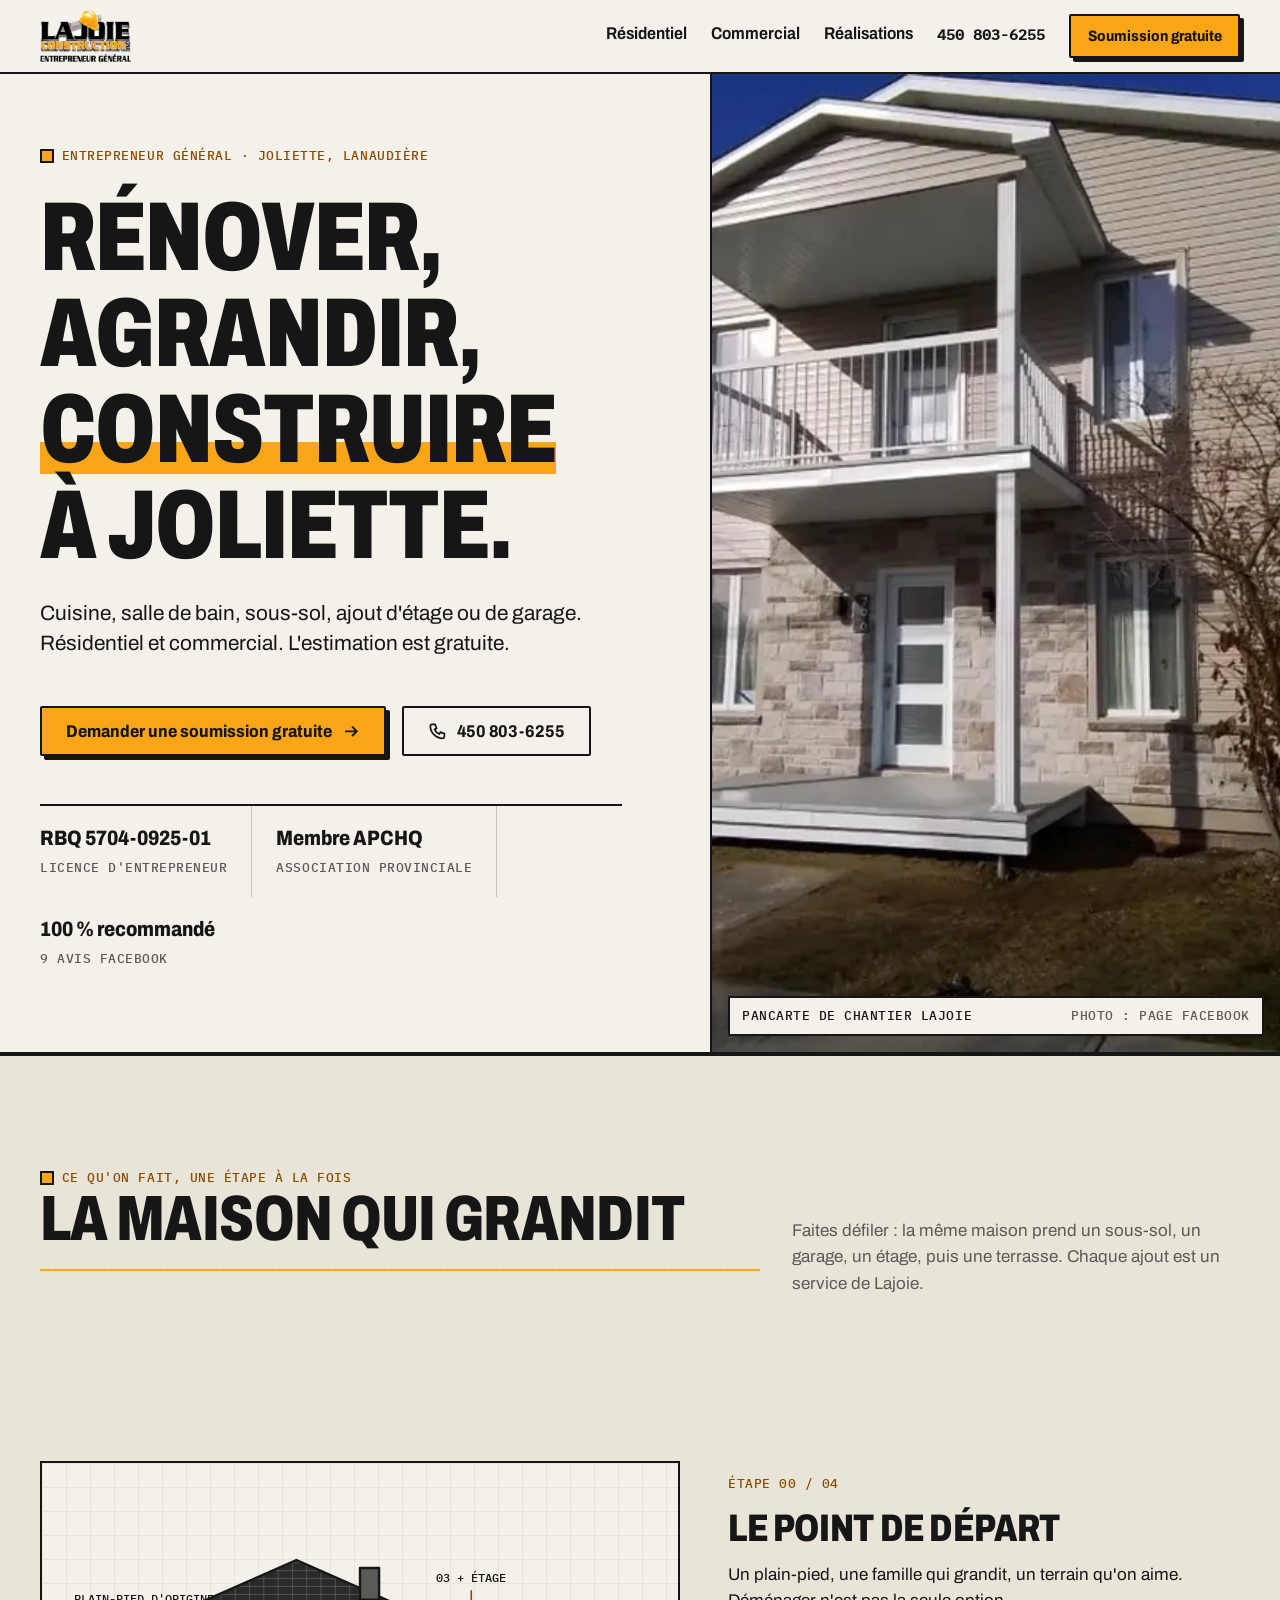
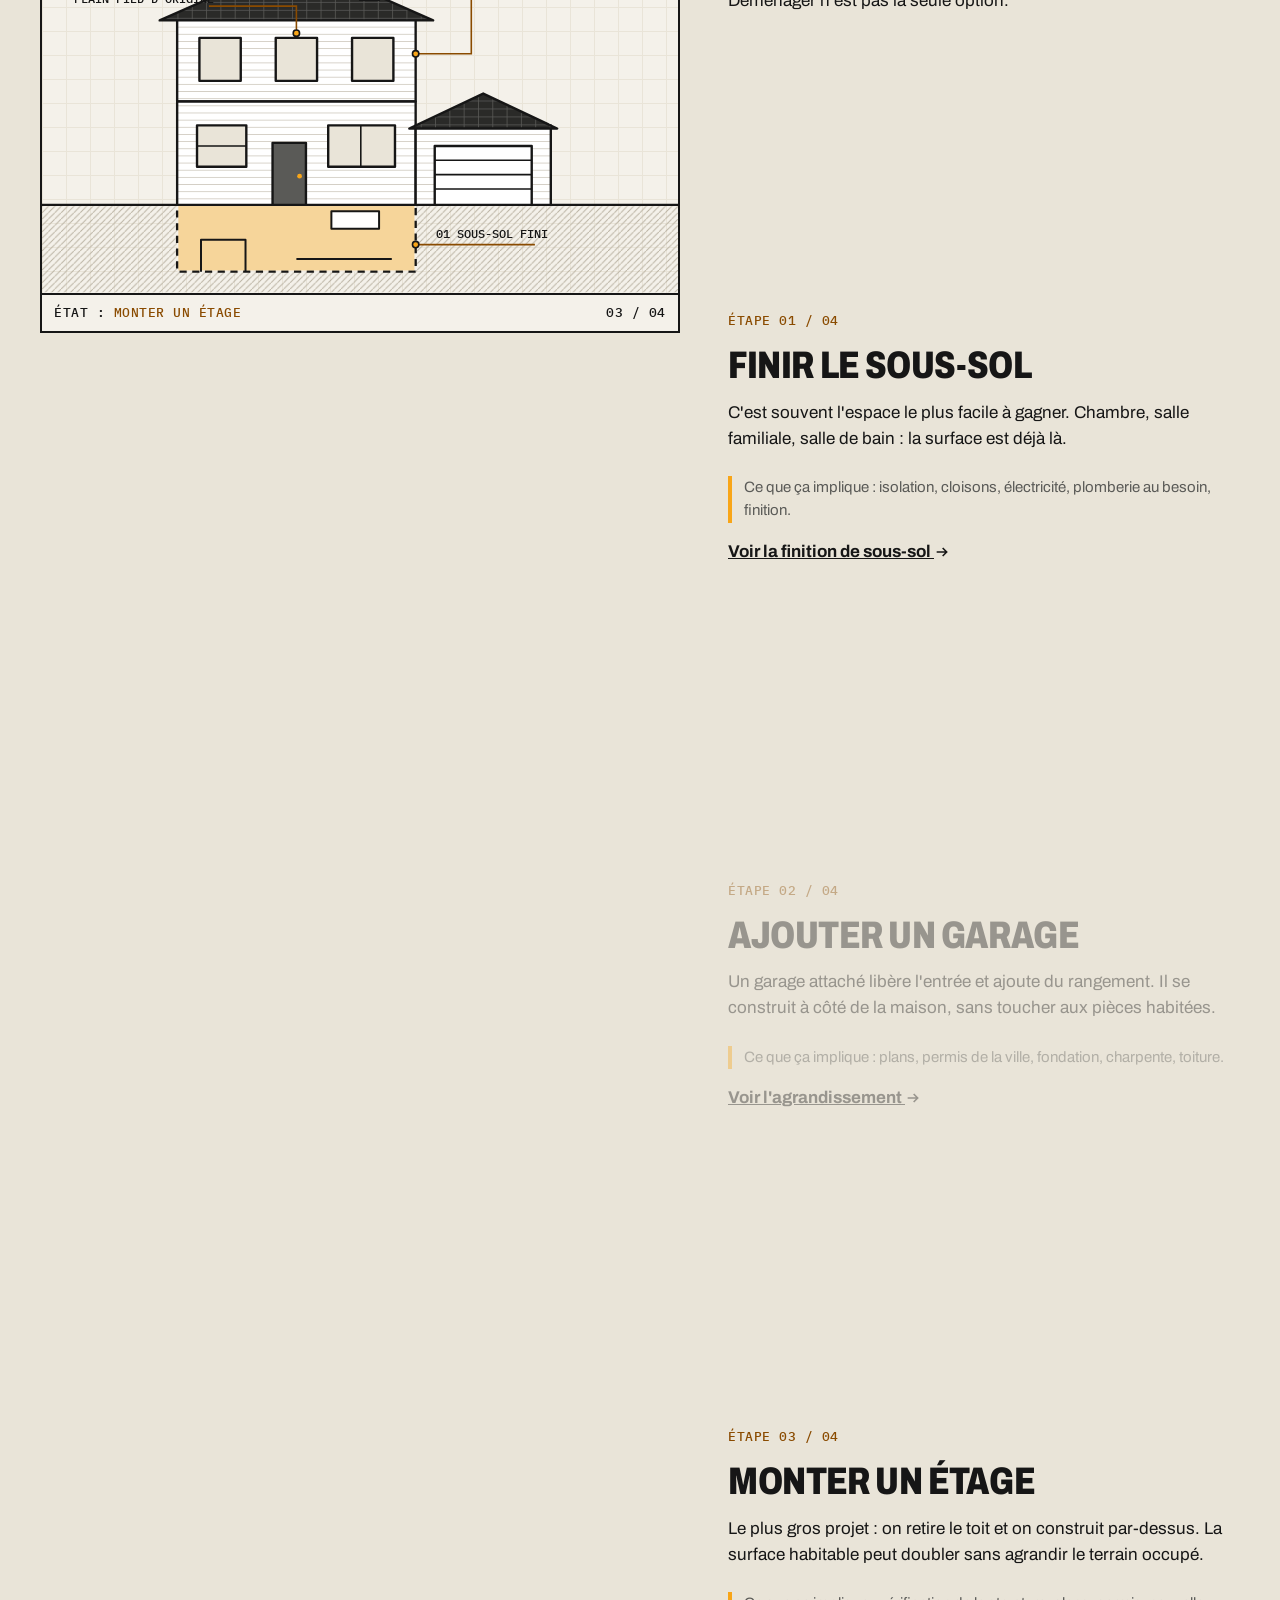
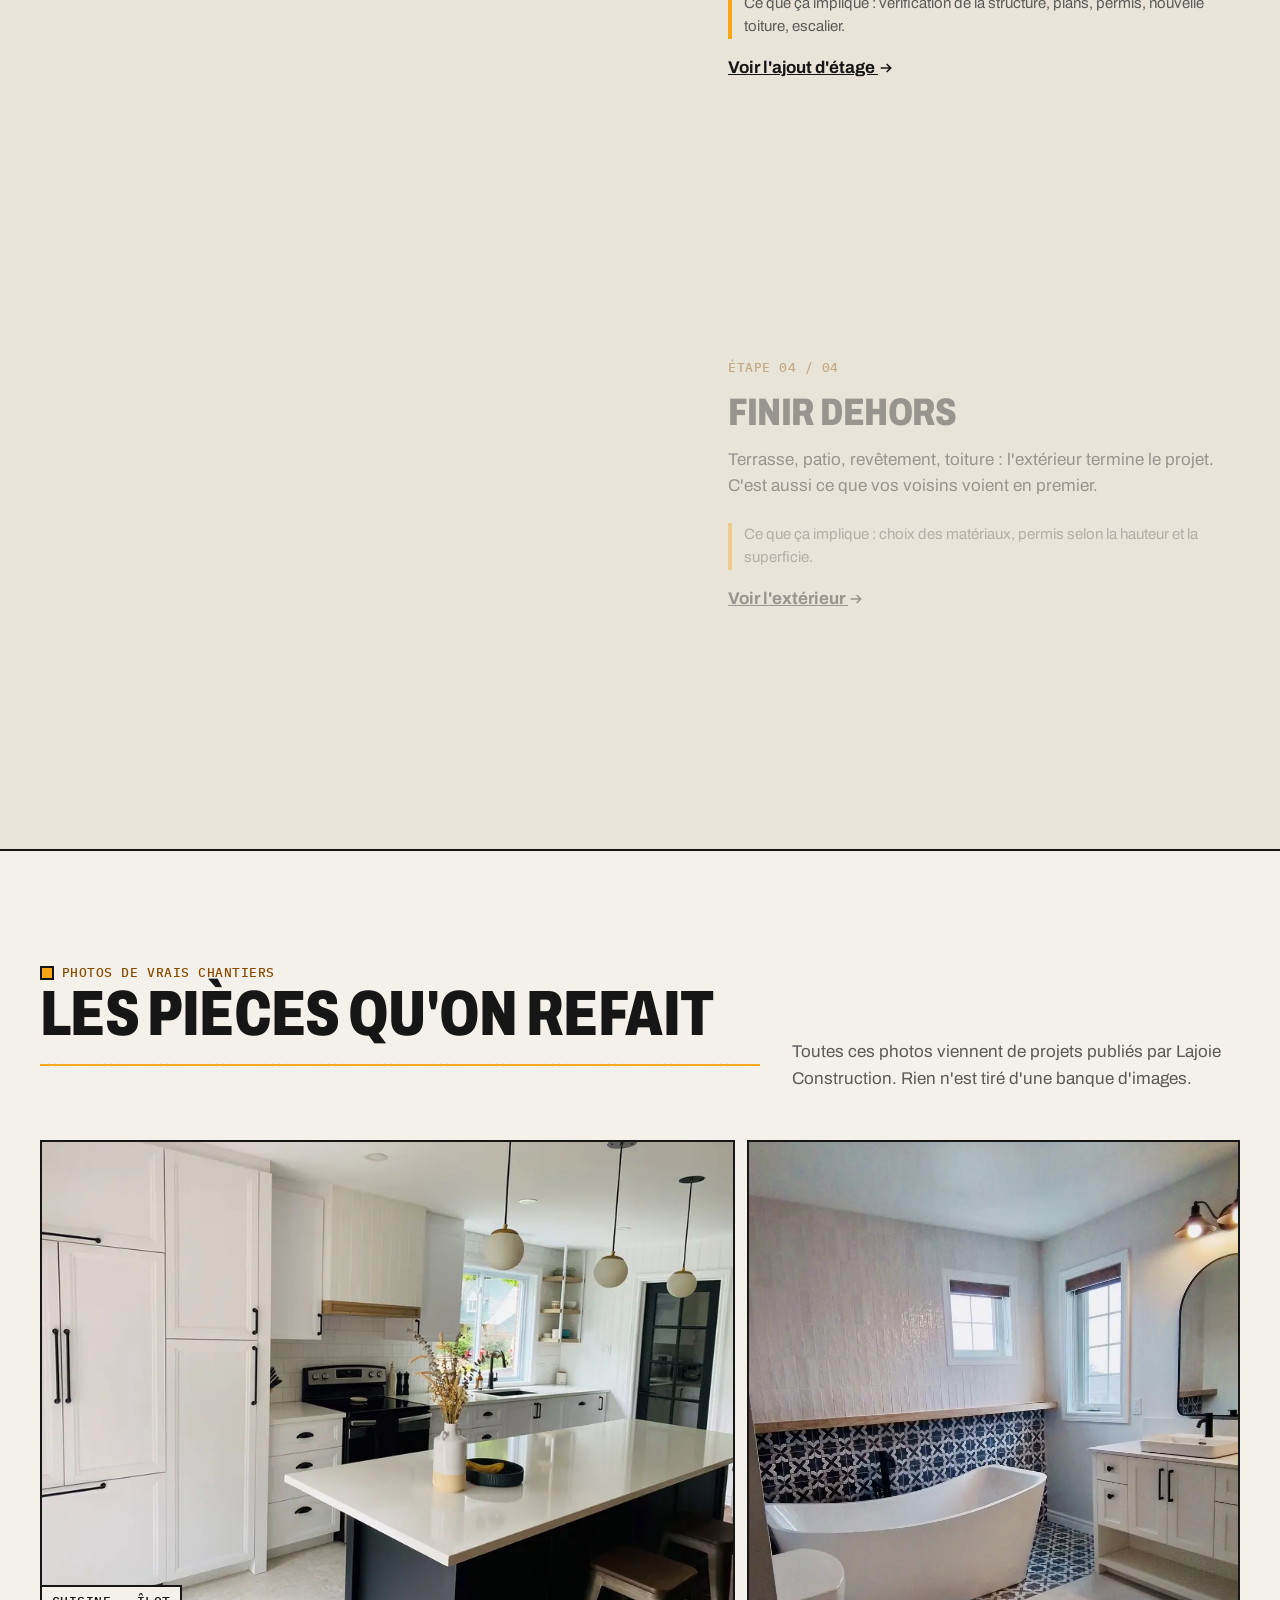
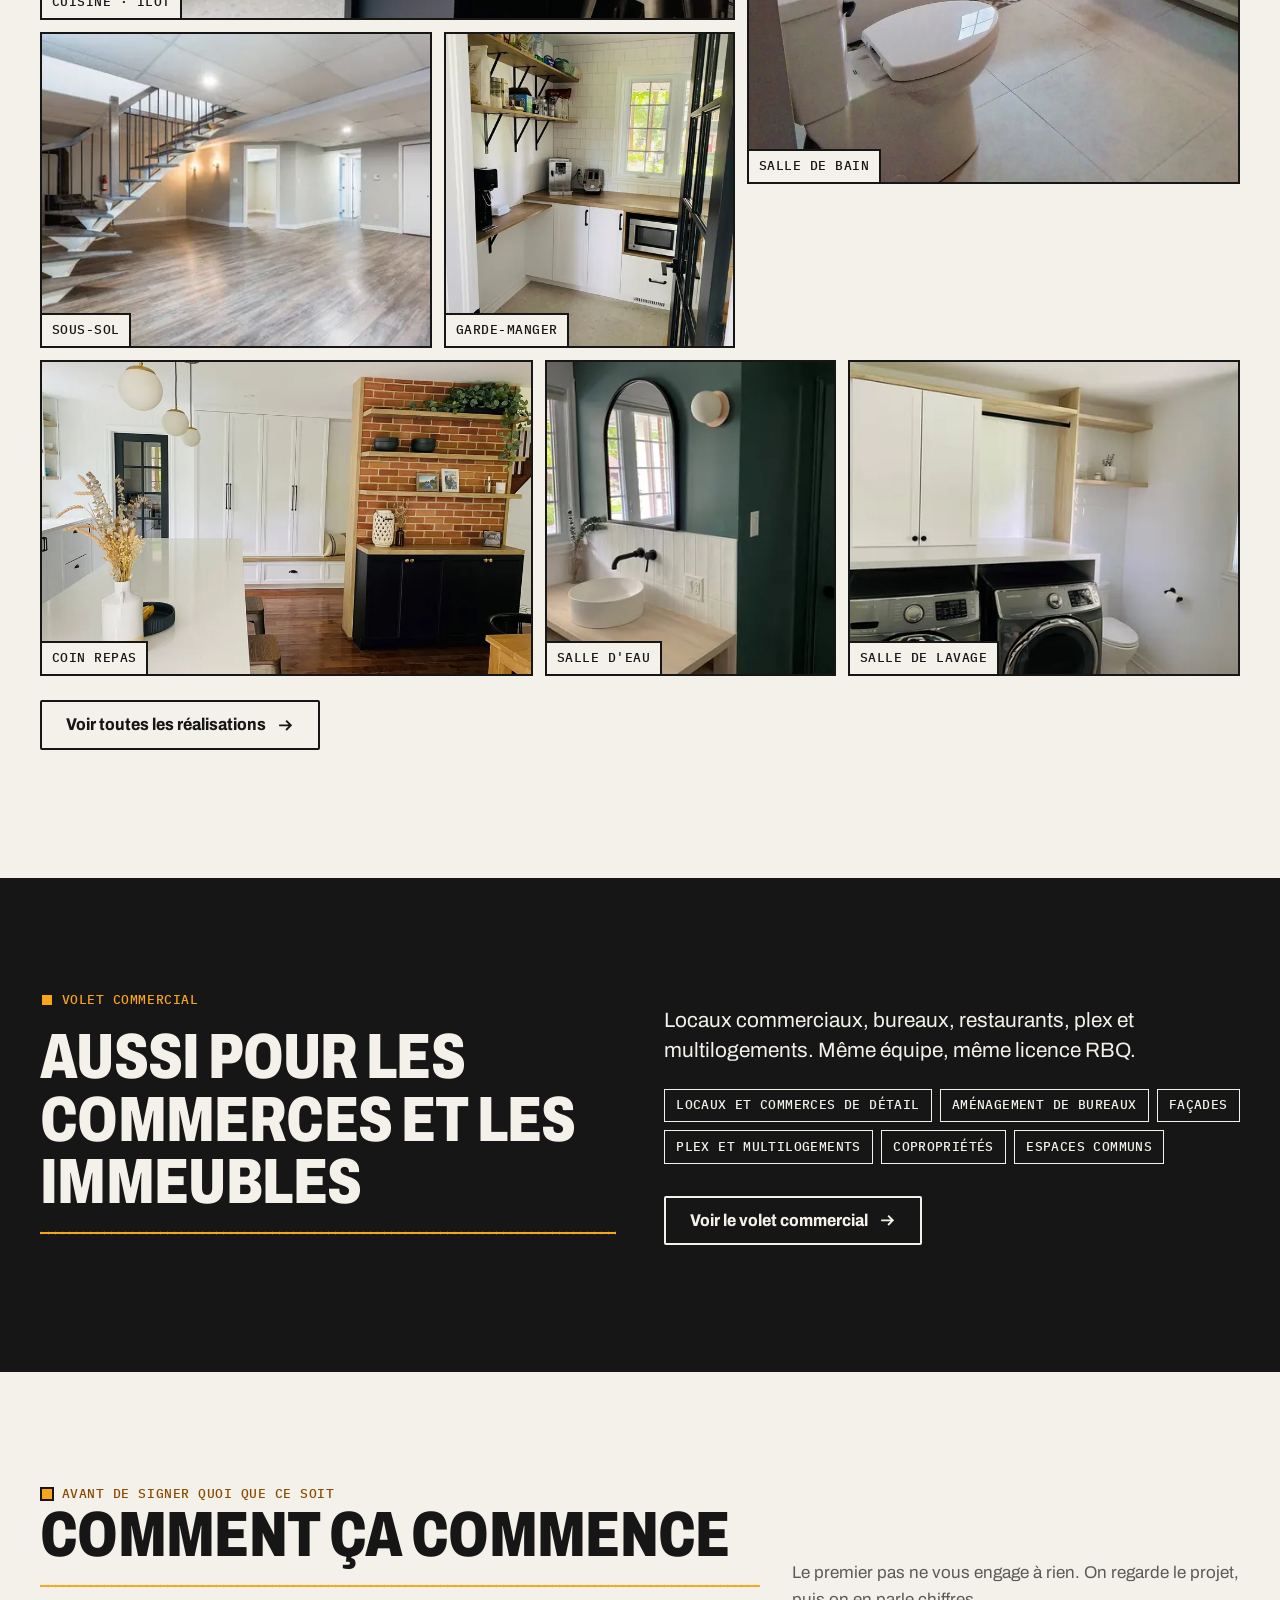
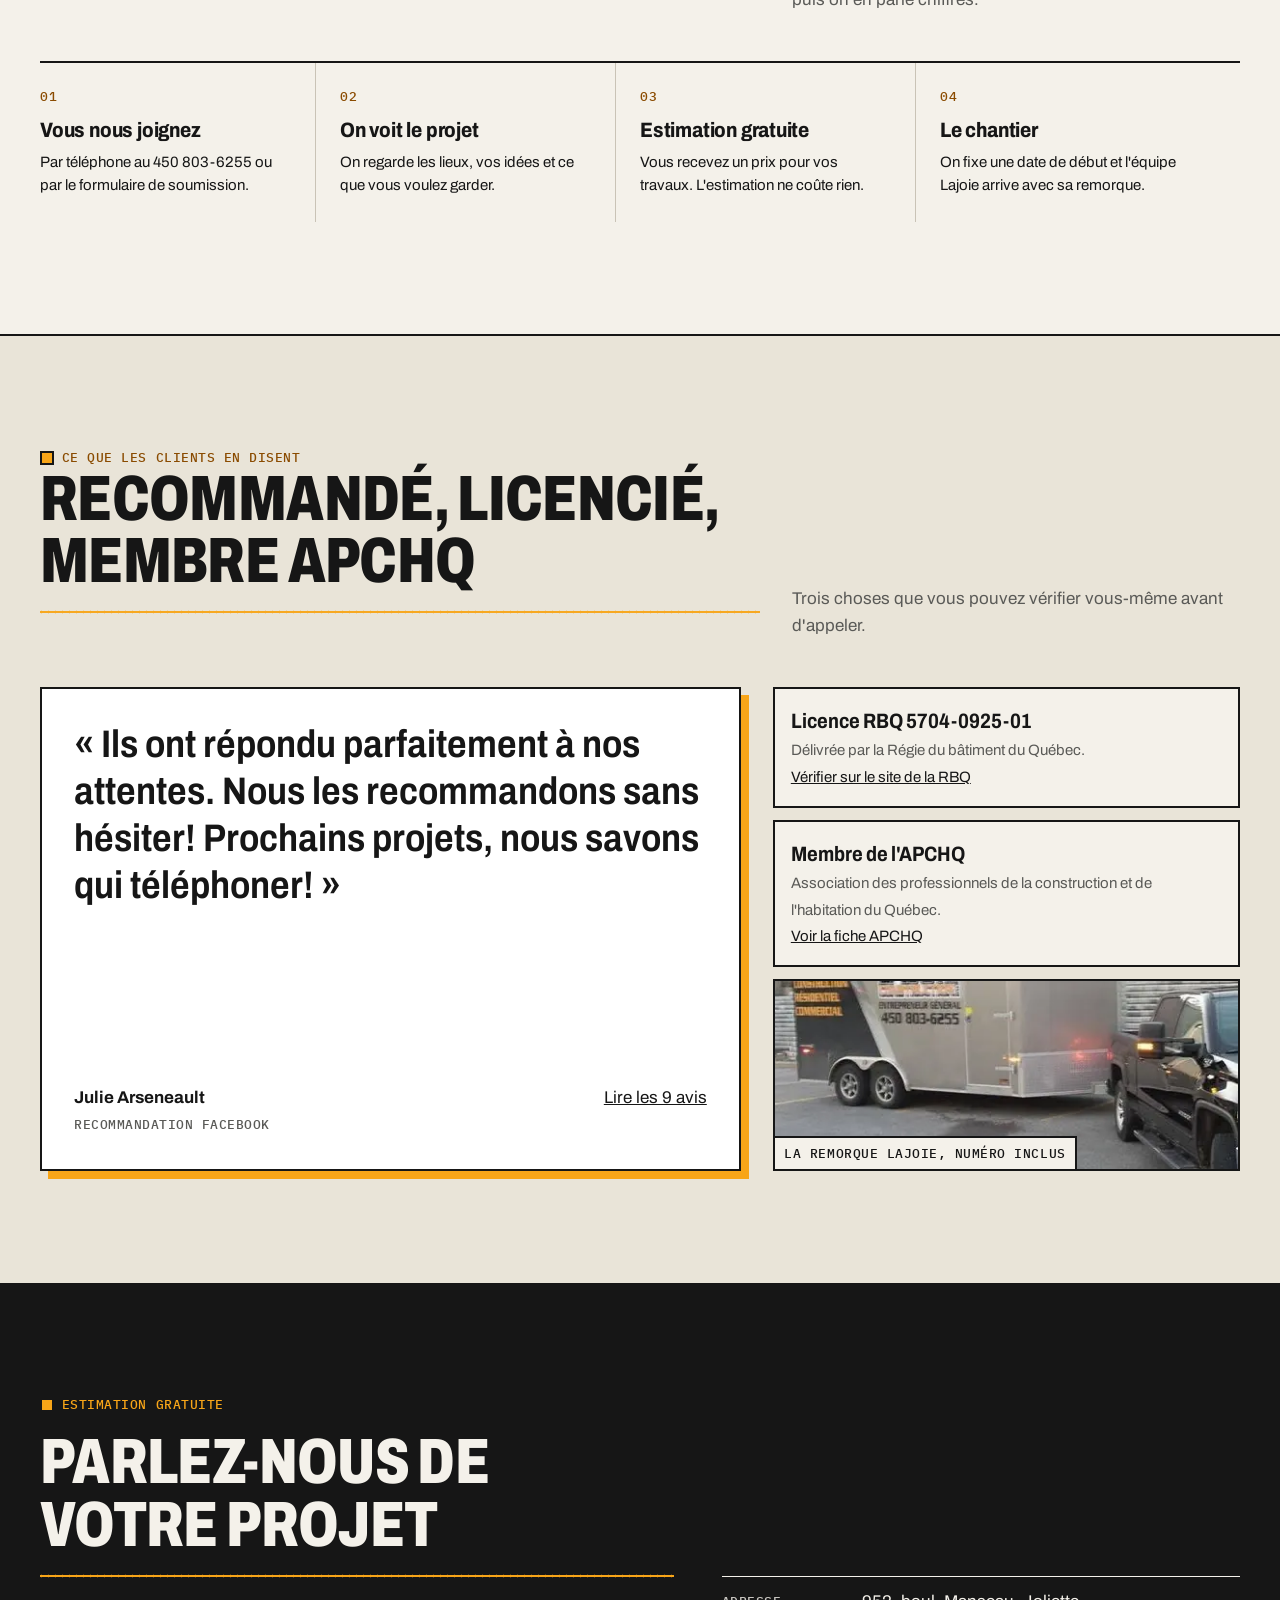
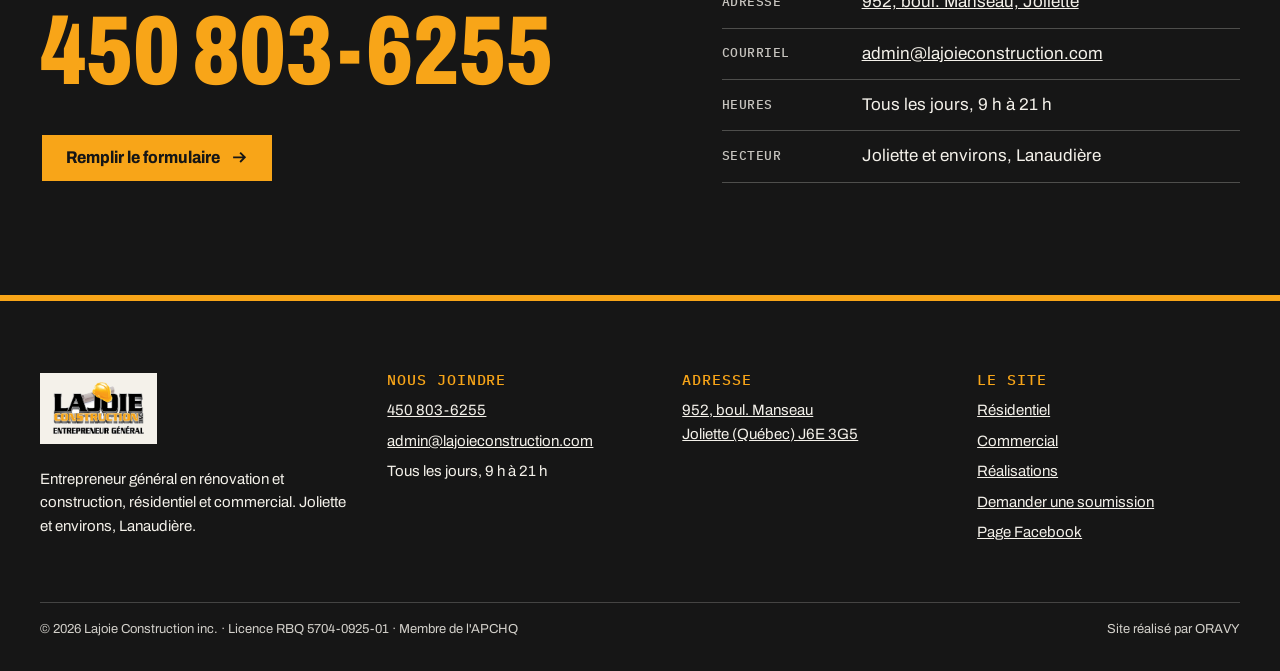
==== commit 13058c8a: "Chemins a plat pour la structure du depot" ====
--- a/index.html
+++ b/index.html
@@ -12,20 +12,20 @@
 <meta property="og:title" content="Lajoie Construction | Rénovation et agrandissement à Joliette">
 <meta property="og:description" content="Entrepreneur général à Joliette : cuisine, salle de bain, sous-sol, ajout d'étage et de garage. Résidentiel et commercial. Licence RBQ, estimation gratuite.">
 <meta property="og:url" content="https://lajoieconstruction.com/">
-<meta property="og:image" content="https://lajoieconstruction.com/img/og-lajoie.jpg">
+<meta property="og:image" content="https://lajoieconstruction.com/og-lajoie.jpg">
 <meta name="theme-color" content="#161616">
-<link rel="icon" href="img/favicon.png" type="image/png">
-<link rel="preload" href="fonts/archivo.woff2" as="font" type="font/woff2" crossorigin>
-<link rel="stylesheet" href="css/site.css">
+<link rel="icon" href="favicon.png" type="image/png">
+<link rel="preload" href="archivo.woff2" as="font" type="font/woff2" crossorigin>
+<link rel="stylesheet" href="site.css">
 <script>document.documentElement.classList.replace('no-js','js')</script>
-<script type="application/ld+json">{"@context": "https://schema.org", "@type": "GeneralContractor", "name": "Lajoie Construction inc.", "url": "https://lajoieconstruction.com/", "logo": "https://lajoieconstruction.com/img/logo-lajoie.png", "image": "https://lajoieconstruction.com/img/og-lajoie.jpg", "telephone": "+1-450-803-6255", "email": "admin@lajoieconstruction.com", "address": {"@type": "PostalAddress", "streetAddress": "952, boul. Manseau", "addressLocality": "Joliette", "addressRegion": "QC", "postalCode": "J6E 3G5", "addressCountry": "CA"}, "geo": {"@type": "GeoCoordinates", "latitude": 46.0197359, "longitude": -73.448201}, "areaServed": ["Joliette", "Lanaudière", "Repentigny"], "openingHoursSpecification": [{"@type": "OpeningHoursSpecification", "dayOfWeek": ["Monday", "Tuesday", "Wednesday", "Thursday", "Friday", "Saturday", "Sunday"], "opens": "09:00", "closes": "21:00"}], "sameAs": ["https://www.facebook.com/profile.php?id=100063725343132", "https://www.trouverunentrepreneur.com/profile/joliette/lajoie-construction-inc"]}</script>
+<script type="application/ld+json">{"@context": "https://schema.org", "@type": "GeneralContractor", "name": "Lajoie Construction inc.", "url": "https://lajoieconstruction.com/", "logo": "https://lajoieconstruction.com/logo-lajoie.png", "image": "https://lajoieconstruction.com/og-lajoie.jpg", "telephone": "+1-450-803-6255", "email": "admin@lajoieconstruction.com", "address": {"@type": "PostalAddress", "streetAddress": "952, boul. Manseau", "addressLocality": "Joliette", "addressRegion": "QC", "postalCode": "J6E 3G5", "addressCountry": "CA"}, "geo": {"@type": "GeoCoordinates", "latitude": 46.0197359, "longitude": -73.448201}, "areaServed": ["Joliette", "Lanaudière", "Repentigny"], "openingHoursSpecification": [{"@type": "OpeningHoursSpecification", "dayOfWeek": ["Monday", "Tuesday", "Wednesday", "Thursday", "Friday", "Saturday", "Sunday"], "opens": "09:00", "closes": "21:00"}], "sameAs": ["https://www.facebook.com/profile.php?id=100063725343132", "https://www.trouverunentrepreneur.com/profile/joliette/lajoie-construction-inc"]}</script>
 </head>
 <body>
 <a class="skip" href="#contenu">Aller au contenu</a>
 <header class="site-header">
   <div class="wrap">
     <a class="brand" href="index.html" aria-label="Lajoie Construction, accueil">
-      <img src="img/logo-lajoie.png" width="257" height="147" alt="Lajoie Construction inc., entrepreneur général">
+      <img src="logo-lajoie.png" width="257" height="147" alt="Lajoie Construction inc., entrepreneur général">
     </a>
     <button class="menu-btn" type="button" aria-expanded="false" aria-controls="nav">Menu</button>
     <nav class="nav" id="nav" aria-label="Navigation principale">
@@ -54,7 +54,7 @@
       </ul>
     </div>
     <figure class="hero__media" style="margin-top:0;margin-bottom:0">
-      <img src="img/batiment-pancarte-900.webp" srcset="img/batiment-pancarte-480.webp 480w, img/batiment-pancarte-900.webp 900w, img/batiment-pancarte-1170.webp 1170w" sizes="(max-width: 900px) 100vw, 48vw" width="900" height="668" alt="Bâtiment résidentiel de deux étages avec balcon, la pancarte Lajoie Construction plantée sur le terrain" fetchpriority="high">
+      <img src="batiment-pancarte-900.webp" srcset="batiment-pancarte-480.webp 480w, batiment-pancarte-900.webp 900w, batiment-pancarte-1170.webp 1170w" sizes="(max-width: 900px) 100vw, 48vw" width="900" height="668" alt="Bâtiment résidentiel de deux étages avec balcon, la pancarte Lajoie Construction plantée sur le terrain" fetchpriority="high">
       <figcaption class="hero__tag mono"><span>Pancarte de chantier Lajoie</span><span class="muted">Photo : page Facebook</span></figcaption>
     </figure>
   </div>
@@ -182,13 +182,13 @@
       <p class="muted">Toutes ces photos viennent de projets publiés par Lajoie Construction. Rien n'est tiré d'une banque d'images.</p>
     </div>
     <div class="mosaic">
-      <figure class="tile t-a reveal"><a href="realisations.html#cuisine"><img src="img/cuisine-vue-large-900.webp" srcset="img/cuisine-vue-large-480.webp 480w, img/cuisine-vue-large-900.webp 900w, img/cuisine-vue-large-1600.webp 1600w" sizes="(max-width: 860px) 100vw, 58vw" width="900" height="675" alt="Cuisine blanche avec grand îlot foncé, comptoir blanc et luminaires suspendus" loading="lazy" decoding="async"><figcaption class="mono">Cuisine · îlot</figcaption></a></figure>
-      <figure class="tile t-b reveal"><a href="realisations.html#salle-de-bain"><img src="img/sdb-bain-autoportant-900.webp" srcset="img/sdb-bain-autoportant-480.webp 480w, img/sdb-bain-autoportant-900.webp 900w, img/sdb-bain-autoportant-1536.webp 1536w" sizes="(max-width: 860px) 50vw, 40vw" width="900" height="1200" alt="Salle de bain avec bain autoportant devant une céramique à motifs bleu marine" loading="lazy" decoding="async"><figcaption class="mono">Salle de bain</figcaption></a></figure>
-      <figure class="tile t-c reveal"><a href="realisations.html#sous-sol"><img src="img/sous-sol-terrebonne-900.webp" srcset="img/sous-sol-terrebonne-480.webp 480w, img/sous-sol-terrebonne-900.webp 900w, img/sous-sol-terrebonne-960.webp 960w" sizes="(max-width: 860px) 50vw, 33vw" width="900" height="600" alt="Sous-sol fini avec plancher flottant et escalier ouvert" loading="lazy" decoding="async"><figcaption class="mono">Sous-sol</figcaption></a></figure>
-      <figure class="tile t-d reveal"><a href="realisations.html#rangement"><img src="img/garde-manger-900.webp" srcset="img/garde-manger-480.webp 480w, img/garde-manger-900.webp 900w, img/garde-manger-1536.webp 1536w" sizes="(max-width: 860px) 50vw, 25vw" width="900" height="1200" alt="Garde-manger avec tablettes de bois ouvertes et comptoir" loading="lazy" decoding="async"><figcaption class="mono">Garde-manger</figcaption></a></figure>
-      <figure class="tile t-e reveal"><a href="realisations.html#cuisine"><img src="img/cuisine-mur-brique-900.webp" srcset="img/cuisine-mur-brique-480.webp 480w, img/cuisine-mur-brique-900.webp 900w, img/cuisine-mur-brique-1600.webp 1600w" sizes="(max-width: 860px) 50vw, 42vw" width="900" height="675" alt="Coin repas avec mur de brique et tablettes" loading="lazy" decoding="async"><figcaption class="mono">Coin repas</figcaption></a></figure>
-      <figure class="tile t-f reveal"><a href="realisations.html#salle-de-bain"><img src="img/salle-eau-verte-900.webp" srcset="img/salle-eau-verte-480.webp 480w, img/salle-eau-verte-900.webp 900w, img/salle-eau-verte-1600.webp 1600w" sizes="(max-width: 860px) 50vw, 25vw" width="900" height="675" alt="Salle d'eau avec mur vert foncé, miroir arrondi et vasque sur meuble de bois" loading="lazy" decoding="async"><figcaption class="mono">Salle d'eau</figcaption></a></figure>
-      <figure class="tile t-g reveal"><a href="realisations.html#rangement"><img src="img/salle-lavage-900.webp" srcset="img/salle-lavage-480.webp 480w, img/salle-lavage-900.webp 900w, img/salle-lavage-1600.webp 1600w" sizes="(max-width: 860px) 50vw, 33vw" width="900" height="675" alt="Salle de lavage avec laveuse et sécheuse sous un comptoir et armoires" loading="lazy" decoding="async"><figcaption class="mono">Salle de lavage</figcaption></a></figure>
+      <figure class="tile t-a reveal"><a href="realisations.html#cuisine"><img src="cuisine-vue-large-900.webp" srcset="cuisine-vue-large-480.webp 480w, cuisine-vue-large-900.webp 900w, cuisine-vue-large-1600.webp 1600w" sizes="(max-width: 860px) 100vw, 58vw" width="900" height="675" alt="Cuisine blanche avec grand îlot foncé, comptoir blanc et luminaires suspendus" loading="lazy" decoding="async"><figcaption class="mono">Cuisine · îlot</figcaption></a></figure>
+      <figure class="tile t-b reveal"><a href="realisations.html#salle-de-bain"><img src="sdb-bain-autoportant-900.webp" srcset="sdb-bain-autoportant-480.webp 480w, sdb-bain-autoportant-900.webp 900w, sdb-bain-autoportant-1536.webp 1536w" sizes="(max-width: 860px) 50vw, 40vw" width="900" height="1200" alt="Salle de bain avec bain autoportant devant une céramique à motifs bleu marine" loading="lazy" decoding="async"><figcaption class="mono">Salle de bain</figcaption></a></figure>
+      <figure class="tile t-c reveal"><a href="realisations.html#sous-sol"><img src="sous-sol-terrebonne-900.webp" srcset="sous-sol-terrebonne-480.webp 480w, sous-sol-terrebonne-900.webp 900w, sous-sol-terrebonne-960.webp 960w" sizes="(max-width: 860px) 50vw, 33vw" width="900" height="600" alt="Sous-sol fini avec plancher flottant et escalier ouvert" loading="lazy" decoding="async"><figcaption class="mono">Sous-sol</figcaption></a></figure>
+      <figure class="tile t-d reveal"><a href="realisations.html#rangement"><img src="garde-manger-900.webp" srcset="garde-manger-480.webp 480w, garde-manger-900.webp 900w, garde-manger-1536.webp 1536w" sizes="(max-width: 860px) 50vw, 25vw" width="900" height="1200" alt="Garde-manger avec tablettes de bois ouvertes et comptoir" loading="lazy" decoding="async"><figcaption class="mono">Garde-manger</figcaption></a></figure>
+      <figure class="tile t-e reveal"><a href="realisations.html#cuisine"><img src="cuisine-mur-brique-900.webp" srcset="cuisine-mur-brique-480.webp 480w, cuisine-mur-brique-900.webp 900w, cuisine-mur-brique-1600.webp 1600w" sizes="(max-width: 860px) 50vw, 42vw" width="900" height="675" alt="Coin repas avec mur de brique et tablettes" loading="lazy" decoding="async"><figcaption class="mono">Coin repas</figcaption></a></figure>
+      <figure class="tile t-f reveal"><a href="realisations.html#salle-de-bain"><img src="salle-eau-verte-900.webp" srcset="salle-eau-verte-480.webp 480w, salle-eau-verte-900.webp 900w, salle-eau-verte-1600.webp 1600w" sizes="(max-width: 860px) 50vw, 25vw" width="900" height="675" alt="Salle d'eau avec mur vert foncé, miroir arrondi et vasque sur meuble de bois" loading="lazy" decoding="async"><figcaption class="mono">Salle d'eau</figcaption></a></figure>
+      <figure class="tile t-g reveal"><a href="realisations.html#rangement"><img src="salle-lavage-900.webp" srcset="salle-lavage-480.webp 480w, salle-lavage-900.webp 900w, salle-lavage-1600.webp 1600w" sizes="(max-width: 860px) 50vw, 33vw" width="900" height="675" alt="Salle de lavage avec laveuse et sécheuse sous un comptoir et armoires" loading="lazy" decoding="async"><figcaption class="mono">Salle de lavage</figcaption></a></figure>
     </div>
     <p style="margin-top:var(--s-5)"><a class="btn btn--line" href="realisations.html">Voir toutes les réalisations <svg viewBox="0 0 24 24" aria-hidden="true" fill="none" stroke="currentColor" stroke-width="2.4"><path d="M4 12h15M13 6l6 6-6 6"/></svg></a></p>
   </div>
@@ -249,7 +249,7 @@
       <div class="creds">
         <div class="cred"><strong>Licence RBQ 5704-0925-01</strong><span class="muted" style="font-size:var(--t-sm)">Délivrée par la Régie du bâtiment du Québec.</span><br><a href="https://www.rbq.gouv.qc.ca/" rel="noopener">Vérifier sur le site de la RBQ</a></div>
         <div class="cred"><strong>Membre de l'APCHQ</strong><span class="muted" style="font-size:var(--t-sm)">Association des professionnels de la construction et de l'habitation du Québec.</span><br><a href="https://www.trouverunentrepreneur.com/profile/joliette/lajoie-construction-inc" rel="noopener">Voir la fiche APCHQ</a></div>
-        <div class="cred cred--photo"><img src="img/remorque-480.webp" srcset="img/remorque-480.webp 480w, img/remorque-540.webp 540w" sizes="(max-width: 860px) 100vw, 30vw" width="480" height="480" alt="Remorque grise lettrée Lajoie Construction attelée à une camionnette noire" loading="lazy" decoding="async"><span class="mono">La remorque Lajoie, numéro inclus</span></div>
+        <div class="cred cred--photo"><img src="remorque-480.webp" srcset="remorque-480.webp 480w, remorque-540.webp 540w" sizes="(max-width: 860px) 100vw, 30vw" width="480" height="480" alt="Remorque grise lettrée Lajoie Construction attelée à une camionnette noire" loading="lazy" decoding="async"><span class="mono">La remorque Lajoie, numéro inclus</span></div>
       </div>
     </div>
   </div>
@@ -280,7 +280,7 @@
   <div class="wrap">
     <div class="foot">
       <div>
-        <a class="foot-logo" href="index.html"><img src="img/logo-lajoie.png" width="257" height="147" alt="Lajoie Construction inc." loading="lazy"></a>
+        <a class="foot-logo" href="index.html"><img src="logo-lajoie.png" width="257" height="147" alt="Lajoie Construction inc." loading="lazy"></a>
         <p style="font-size:var(--t-sm)">Entrepreneur général en rénovation et construction, résidentiel et commercial. Joliette et environs, Lanaudière.</p>
       </div>
       <div>
@@ -320,6 +320,6 @@
   <a class="btn btn--line" href="tel:+14508036255"><svg viewBox="0 0 24 24" aria-hidden="true" fill="none" stroke="currentColor" stroke-width="2.2"><path d="M5 3h4l2 5-2.5 1.5a11 11 0 0 0 6 6L16 13l5 2v4a2 2 0 0 1-2 2A16 16 0 0 1 3 5a2 2 0 0 1 2-2"/></svg>Appeler</a>
   <a class="btn btn--hat" href="soumission.html">Soumission gratuite</a>
 </div>
-<script src="js/site.js" defer></script>
+<script src="site.js" defer></script>
 </body>
 </html>
--- a/site.css
+++ b/site.css
@@ -0,0 +1,478 @@
+/* Lajoie Construction — système « La maison qui grandit »
+   Palette tirée du logo réel : noir, gris acier, orange casque.
+   Papier de plan pour le fond. Cordeau à craie orange comme signature. */
+
+@font-face {
+  font-family: "Archivo";
+  src: url("archivo.woff2") format("woff2-variations"), url("archivo.woff2") format("woff2");
+  font-weight: 100 900;
+  font-stretch: 62% 125%;
+  font-display: swap;
+}
+@font-face {
+  font-family: "Plex Mono";
+  src: url("plex-mono-500.woff2") format("woff2");
+  font-weight: 500;
+  font-display: swap;
+}
+
+:root {
+  color-scheme: light;
+  --ink: #161616;          /* noir du logo */
+  --ink-2: #2a2a28;
+  --steel: #5a5a57;        /* gris acier, texte secondaire (6.1:1 sur papier) */
+  --steel-line: #c9c3b6;
+  --paper: #f4f1ea;        /* papier de plan */
+  --paper-2: #e9e4d8;
+  --white: #ffffff;
+  --hat: #f8a518;          /* orange casque (fond seulement, texte noir dessus) */
+  --hat-deep: #8a4b00;     /* orange lisible sur papier (6:1) */
+  --ok: #1f6b3a;
+  --err: #a3231b;
+
+  --f-display: "Archivo", "Arial Narrow", system-ui, sans-serif;
+  --f-body: "Archivo", system-ui, -apple-system, "Segoe UI", sans-serif;
+  --f-mono: "Plex Mono", ui-monospace, "SFMono-Regular", Menlo, monospace;
+
+  --s-1: .25rem; --s-2: .5rem; --s-3: .75rem; --s-4: 1rem; --s-5: 1.5rem;
+  --s-6: 2rem; --s-7: 3rem; --s-8: 4.5rem; --s-9: 7rem;
+
+  --t-xs: .8125rem; --t-sm: .9375rem; --t-md: 1.0625rem; --t-lg: 1.3rem;
+  --t-xl: clamp(1.6rem, 1.1rem + 2vw, 2.4rem);
+  --t-2xl: clamp(2.2rem, 1.2rem + 4vw, 4rem);
+  --t-3xl: clamp(2.6rem, 1rem + 6.4vw, 6.2rem);
+
+  --wrap: 76rem;
+  --gutter: clamp(1rem, 4vw, 2.5rem);
+  --header-h: 4.5rem;
+
+  --ease-snap: cubic-bezier(.2, 1.6, .4, 1);
+  --ease-out: cubic-bezier(.16, 1, .3, 1);
+  --dur-1: 160ms; --dur-2: 420ms; --dur-3: 800ms;
+}
+
+*, *::before, *::after { box-sizing: border-box; }
+html { -webkit-text-size-adjust: 100%; scroll-padding-top: calc(var(--header-h) + 1rem); }
+body {
+  margin: 0;
+  background: var(--paper);
+  color: var(--ink);
+  font-family: var(--f-body);
+  font-size: var(--t-md);
+  line-height: 1.55;
+  font-stretch: 100%;
+  overflow-x: hidden;
+}
+img { display: block; max-width: 100%; height: auto; }
+a { color: inherit; }
+p { margin: 0 0 var(--s-4); max-width: 62ch; }
+h1, h2, h3 { font-family: var(--f-display); margin: 0; line-height: .98; letter-spacing: -.01em; }
+h1 { font-size: var(--t-3xl); font-weight: 850; font-stretch: 72%; text-transform: uppercase; }
+h2 { font-size: var(--t-2xl); font-weight: 820; font-stretch: 75%; text-transform: uppercase; }
+h3 { font-size: var(--t-lg); font-weight: 750; font-stretch: 88%; line-height: 1.15; }
+ul { padding-left: 1.1em; }
+
+:focus-visible { outline: 3px solid var(--hat-deep); outline-offset: 3px; border-radius: 2px; }
+.skip { position: absolute; left: -999px; top: 0; background: var(--ink); color: var(--white); padding: var(--s-3) var(--s-4); z-index: 100; }
+.skip:focus { left: var(--s-4); top: var(--s-4); }
+.sr-only { position: absolute; width: 1px; height: 1px; overflow: hidden; clip: rect(0 0 0 0); white-space: nowrap; }
+
+.wrap { width: min(100% - 2 * var(--gutter), var(--wrap)); margin-inline: auto; }
+.mono { font-family: var(--f-mono); font-size: var(--t-xs); letter-spacing: .04em; text-transform: uppercase; }
+.lede { font-size: var(--t-lg); line-height: 1.45; max-width: 46ch; }
+.muted { color: var(--steel); }
+
+/* ---------- Boutons ---------- */
+.btn {
+  display: inline-flex; align-items: center; justify-content: center; gap: .6em;
+  min-height: 48px; padding: .8em 1.4em;
+  font: 750 var(--t-md)/1 var(--f-body); font-stretch: 90%;
+  text-decoration: none; border: 2px solid var(--ink); border-radius: 2px;
+  cursor: pointer; transition: transform var(--dur-1), background var(--dur-1), box-shadow var(--dur-1);
+}
+.btn--hat { background: var(--hat); color: var(--ink); box-shadow: 4px 4px 0 var(--ink); }
+.btn--hat:hover { transform: translate(-1px, -1px); box-shadow: 5px 5px 0 var(--ink); }
+.btn--hat:active { transform: translate(3px, 3px); box-shadow: 1px 1px 0 var(--ink); }
+.btn--line { background: transparent; color: var(--ink); }
+.btn--line:hover { background: var(--ink); color: var(--paper); }
+.btn--dark { background: var(--ink); color: var(--paper); }
+.on-dark .btn--line { border-color: var(--paper); color: var(--paper); }
+.on-dark .btn--line:hover { background: var(--paper); color: var(--ink); }
+.btn svg { width: 1.1em; height: 1.1em; flex: none; }
+
+/* ---------- Cordeau à craie (signature) ---------- */
+.cordeau {
+  display: block; height: 6px; width: 100%; margin: var(--s-4) 0 var(--s-5);
+  background:
+    radial-gradient(circle at 20% 50%, var(--hat) 0 1.2px, transparent 1.6px) 0 0 / 7px 6px,
+    linear-gradient(var(--hat), var(--hat)) 0 50% / 100% 2px no-repeat;
+  opacity: .95;
+  transform-origin: left center;
+}
+.js .cordeau { transform: scaleX(0); }
+.js .cordeau.is-snapped { animation: snap 900ms var(--ease-out) forwards; }
+@keyframes snap {
+  0% { transform: scaleX(0) translateY(0); }
+  55% { transform: scaleX(1) translateY(-3px); }
+  70% { transform: scaleX(1) translateY(2px); }
+  85% { transform: scaleX(1) translateY(-1px); }
+  100% { transform: scaleX(1) translateY(0); }
+}
+.on-dark .cordeau { opacity: 1; }
+
+.kicker { display: flex; align-items: center; gap: .6em; color: var(--hat-deep); margin-bottom: var(--s-4); }
+.on-dark .kicker { color: var(--hat); }
+.kicker::before { content: ""; width: 14px; height: 14px; background: var(--hat); border: 2px solid var(--ink); flex: none; }
+
+/* ---------- En-tête ---------- */
+.site-header {
+  position: sticky; top: 0; z-index: 50;
+  background: color-mix(in srgb, var(--paper) 94%, transparent);
+  backdrop-filter: saturate(1.2) blur(6px);
+  border-bottom: 2px solid var(--ink);
+}
+.site-header .wrap { display: flex; align-items: center; justify-content: space-between; min-height: var(--header-h); gap: var(--s-4); }
+.brand { display: flex; align-items: center; text-decoration: none; }
+.brand img { width: auto; height: 52px; }
+.nav { display: flex; align-items: center; gap: var(--s-5); }
+.nav a:not(.btn) { text-decoration: none; font-weight: 650; font-stretch: 90%; padding: .5em 0; border-bottom: 3px solid transparent; }
+.nav a:not(.btn):hover, .nav a[aria-current="page"] { border-color: var(--hat); }
+.nav .tel { font-family: var(--f-mono); font-size: var(--t-sm); font-weight: 500; }
+.nav .btn { min-height: 44px; padding: .65em 1.1em; font-size: var(--t-sm); }
+.menu-btn { display: none; }
+
+@media (max-width: 960px) {
+  .menu-btn {
+    display: inline-flex; align-items: center; gap: .5em; min-height: 44px; min-width: 44px; padding: 0 .9em;
+    background: var(--ink); color: var(--paper); border: 0; border-radius: 2px; font: 700 var(--t-sm)/1 var(--f-body); cursor: pointer;
+  }
+  .nav {
+    position: fixed; inset: var(--header-h) 0 auto 0; flex-direction: column; align-items: stretch; gap: 0;
+    background: var(--paper); border-bottom: 2px solid var(--ink); padding: var(--s-3) var(--gutter) var(--s-5);
+    display: none;
+  }
+  .nav.is-open { display: flex; }
+  .nav a:not(.btn) { padding: .9em 0; border-bottom: 1px solid var(--steel-line); font-size: var(--t-lg); }
+  .nav .btn { margin-top: var(--s-4); min-height: 52px; }
+  .no-js .nav { position: static; display: flex; }
+}
+
+/* Barre d'action mobile */
+.action-bar { display: none; }
+@media (max-width: 760px) {
+  .action-bar {
+    position: fixed; z-index: 40; left: 0; right: 0; bottom: 0; display: grid; grid-template-columns: 1fr 1.4fr;
+    border-top: 2px solid var(--ink); background: var(--paper);
+    padding: .5rem .5rem calc(.5rem + env(safe-area-inset-bottom));
+    gap: .5rem;
+  }
+  .action-bar .btn { min-height: 50px; box-shadow: none; font-size: var(--t-sm); }
+  body { padding-bottom: 76px; }
+}
+
+/* ---------- Sections ---------- */
+.section { padding-block: var(--s-9); }
+.section--tight { padding-block: var(--s-8); }
+.section--ink { background: var(--ink); color: var(--paper); }
+.section--paper2 { background: var(--paper-2); }
+.section-head { display: grid; grid-template-columns: minmax(0, 1fr) minmax(0, 28rem); gap: var(--s-6); align-items: end; margin-bottom: var(--s-7); }
+.section-head p { margin: 0; }
+@media (max-width: 860px) { .section-head { grid-template-columns: 1fr; gap: var(--s-4); } .section { padding-block: var(--s-8); } }
+
+/* ---------- Hero ---------- */
+.hero { position: relative; border-bottom: 2px solid var(--ink); }
+.hero__grid { display: grid; grid-template-columns: minmax(0, 1.05fr) minmax(0, .95fr); min-height: min(88vh, 52rem); }
+.hero__text { padding: var(--s-8) var(--s-7) var(--s-7) 0; display: flex; flex-direction: column; justify-content: center; }
+.hero__where { margin-bottom: var(--s-5); }
+.hero h1 .accent { display: inline; background: linear-gradient(transparent 62%, var(--hat) 62% 92%, transparent 92%); }
+.hero .lede { margin-top: var(--s-5); }
+.hero__cta { display: flex; flex-wrap: wrap; gap: var(--s-4); margin-top: var(--s-6); }
+.hero__media { position: relative; border-left: 2px solid var(--ink); margin-right: calc(-1 * var(--gutter)); overflow: hidden; background: var(--ink); }
+.hero__media img { width: 100%; height: 100%; object-fit: cover; }
+.hero__tag {
+  position: absolute; left: var(--s-4); bottom: var(--s-4); right: var(--s-4);
+  background: var(--paper); border: 2px solid var(--ink); padding: var(--s-2) var(--s-3);
+  display: flex; justify-content: space-between; gap: var(--s-3); flex-wrap: wrap;
+}
+.facts { display: flex; flex-wrap: wrap; gap: 0; border-top: 2px solid var(--ink); padding: 0; }
+.facts li { list-style: none; padding: var(--s-4) var(--s-5) var(--s-4) 0; margin-right: var(--s-5); border-right: 1px solid var(--steel-line); }
+.facts li:last-child { border-right: 0; }
+.facts strong { display: block; white-space: nowrap; font-size: var(--t-lg); font-stretch: 85%; font-weight: 800; }
+.facts ul { padding: 0; margin: 0; display: contents; }
+.hero .facts { margin-top: var(--s-7); }
+
+@media (max-width: 900px) {
+  .hero__grid { grid-template-columns: 1fr; min-height: 0; }
+  .hero__text { padding: var(--s-6) 0 var(--s-6); }
+  .hero__media { margin-inline: calc(-1 * var(--gutter)); border-left: 0; border-top: 2px solid var(--ink); aspect-ratio: 4 / 3; }
+  .hero .facts { margin-top: var(--s-6); }
+  .facts li { padding-right: var(--s-4); margin-right: var(--s-4); }
+}
+@media (max-width: 520px) {
+  .facts { display: grid; grid-template-columns: 1fr 1fr; }
+  .facts li { border-right: 0; margin-right: 0; padding: var(--s-3) var(--s-3) var(--s-3) 0; border-bottom: 1px solid var(--steel-line); }
+  .facts li:last-child { grid-column: 1 / -1; border-bottom: 0; }
+  .hero__media { aspect-ratio: 5 / 4; }
+  .hero__cta .btn { flex: 1 1 100%; }
+}
+
+/* ---------- Scène : la maison qui grandit ---------- */
+.grandir { background: var(--paper-2); border-block: 2px solid var(--ink); }
+.grandir__grid { display: grid; grid-template-columns: minmax(0, 1.25fr) minmax(0, 1fr); gap: var(--s-7); }
+.grandir__stage { position: sticky; top: calc(var(--header-h) + 1.5rem); align-self: start; height: calc(100vh - var(--header-h) - 3rem); max-height: 44rem; display: flex; flex-direction: column; justify-content: center; }
+.plan {
+  position: relative; background: var(--paper);
+  border: 2px solid var(--ink);
+  background-image:
+    linear-gradient(var(--paper-2) 1px, transparent 1px),
+    linear-gradient(90deg, var(--paper-2) 1px, transparent 1px);
+  background-size: 24px 24px;
+}
+.plan svg { display: block; width: 100%; height: auto; }
+.plan__legend { display: flex; justify-content: space-between; gap: var(--s-3); border-top: 2px solid var(--ink); padding: var(--s-2) var(--s-3); background: var(--paper); }
+.plan__legend [data-label] { color: var(--hat-deep); }
+
+.steps { list-style: none; margin: 0; padding: 0; }
+.step { min-height: 62vh; display: flex; flex-direction: column; justify-content: center; padding-block: var(--s-6); opacity: .38; transition: opacity var(--dur-2); }
+.step:first-child { min-height: 46vh; }
+.step:last-child { min-height: 56vh; }
+.step.is-active { opacity: 1; }
+.step__num { color: var(--hat-deep); margin-bottom: var(--s-3); }
+.step h3 { font-size: var(--t-xl); font-stretch: 78%; font-weight: 820; text-transform: uppercase; margin-bottom: var(--s-3); }
+.step .implique { border-left: 4px solid var(--hat); padding-left: var(--s-3); margin-top: var(--s-2); color: var(--steel); font-size: var(--t-sm); }
+.step a { font-weight: 700; }
+
+/* calques du SVG */
+.house .layer { transition: transform var(--dur-3) var(--ease-out), opacity var(--dur-2) var(--ease-out); }
+.house .l-soussol-fill { opacity: 0; }
+.house .l-garage { transform: translateX(60px); opacity: 0; }
+.house .l-etage { transform: scaleY(0); transform-origin: 50% 300px; transform-box: view-box; }
+.house .l-roof { transform: translateY(0); }
+.house .l-deck { transform: translateY(26px); opacity: 0; }
+.house .l-glow { opacity: 0; }
+.house .callout { opacity: 0; transition: opacity var(--dur-2) .25s; }
+
+.house[data-step="1"] .l-soussol-fill,
+.house[data-step="2"] .l-soussol-fill,
+.house[data-step="3"] .l-soussol-fill,
+.house[data-step="4"] .l-soussol-fill { opacity: 1; }
+.house[data-step="2"] .l-garage, .house[data-step="3"] .l-garage, .house[data-step="4"] .l-garage { transform: none; opacity: 1; }
+.house[data-step="3"] .l-etage, .house[data-step="4"] .l-etage { transform: scaleY(1); }
+.house[data-step="3"] .l-roof, .house[data-step="4"] .l-roof { transform: translateY(-104px); }
+.house[data-step="4"] .l-deck { transform: none; opacity: 1; }
+.house[data-step="4"] .l-glow { opacity: 1; }
+.house[data-step="1"] .c-1, .house[data-step="2"] .c-2, .house[data-step="3"] .c-3, .house[data-step="4"] .c-4 { opacity: 1; }
+.house[data-step="0"] .c-0 { opacity: 1; }
+
+@media (max-width: 900px) {
+  .grandir__grid { grid-template-columns: 1fr; gap: 0; }
+  .grandir__stage { top: calc(var(--header-h) + .5rem); height: auto; max-height: none; z-index: 2; padding-bottom: var(--s-3); background: var(--paper-2); }
+  .plan__legend { font-size: .72rem; }
+  .step { min-height: 52vh; padding-block: var(--s-5); }
+  .step:first-child { min-height: 30vh; }
+}
+@media (max-width: 900px) and (max-height: 700px) {
+  .grandir__stage .plan svg { max-height: 30vh; }
+}
+
+/* ---------- Mosaïque des pièces ---------- */
+.mosaic { display: grid; grid-template-columns: repeat(12, 1fr); grid-auto-rows: 9.5rem; gap: var(--s-3); }
+.tile { position: relative; margin: 0; border: 2px solid var(--ink); overflow: hidden; background: var(--ink); }
+.tile img { width: 100%; height: 100%; object-fit: cover; transition: transform var(--dur-3) var(--ease-out); }
+.tile a:hover img { transform: scale(1.035); }
+.tile a { display: block; height: 100%; text-decoration: none; }
+.tile figcaption { position: absolute; left: 0; bottom: 0; background: var(--paper); border-top: 2px solid var(--ink); border-right: 2px solid var(--ink); padding: .35rem .6rem; }
+.t-a { grid-column: 1 / span 7; grid-row: span 3; }
+.t-b { grid-column: 8 / span 5; grid-row: span 4; }
+.t-c { grid-column: 1 / span 4; grid-row: span 2; }
+.t-d { grid-column: 5 / span 3; grid-row: span 2; }
+.t-e { grid-column: 1 / span 5; grid-row: span 2; }
+.t-f { grid-column: 6 / span 3; grid-row: span 2; }
+.t-g { grid-column: 9 / span 4; grid-row: span 2; }
+@media (max-width: 860px) {
+  .mosaic { grid-template-columns: repeat(2, 1fr); grid-auto-rows: 11rem; }
+  .mosaic .tile { grid-column: auto / span 1; grid-row: span 1; }
+  .mosaic .t-a { grid-column: 1 / -1; grid-row: span 2; }
+  .mosaic .t-b { grid-row: span 2; }
+}
+
+/* ---------- Bande commerciale ---------- */
+.commercial-band .wrap { display: grid; grid-template-columns: minmax(0, 1fr) minmax(0, 1fr); gap: var(--s-7); align-items: center; }
+.tags { display: flex; flex-wrap: wrap; gap: var(--s-2); padding: 0; margin: var(--s-5) 0 var(--s-6); }
+.tags li { list-style: none; border: 1.5px solid currentColor; padding: .35rem .7rem; font-family: var(--f-mono); font-size: var(--t-xs); text-transform: uppercase; letter-spacing: .03em; }
+@media (max-width: 860px) { .commercial-band .wrap { grid-template-columns: 1fr; gap: var(--s-4); } }
+
+/* ---------- Démarche ---------- */
+.process { display: grid; grid-template-columns: repeat(4, minmax(0, 1fr)); border-top: 2px solid var(--ink); padding: 0; margin: 0; counter-reset: p; }
+.process li { list-style: none; padding: var(--s-5) var(--s-5) var(--s-5) 0; border-right: 1px solid var(--steel-line); margin-right: var(--s-5); }
+.process li:last-child { border: 0; margin: 0; }
+.process .mono { color: var(--hat-deep); display: block; margin-bottom: var(--s-3); }
+.process h3 { margin-bottom: var(--s-2); }
+.process p { font-size: var(--t-sm); margin: 0; }
+@media (max-width: 860px) {
+  .process { grid-template-columns: 1fr; }
+  .process li { border-right: 0; margin-right: 0; border-bottom: 1px solid var(--steel-line); padding: var(--s-4) 0; display: grid; grid-template-columns: 3.2rem 1fr; column-gap: var(--s-3); }
+  .process li .mono { grid-row: span 2; margin: .2rem 0 0; }
+}
+
+/* ---------- Preuve ---------- */
+.proof { display: grid; grid-template-columns: minmax(0, 1.2fr) minmax(0, .8fr); gap: var(--s-6); align-items: stretch; }
+.quote { margin: 0; background: var(--white); border: 2px solid var(--ink); box-shadow: 8px 8px 0 var(--hat); padding: var(--s-6); display: flex; flex-direction: column; justify-content: space-between; gap: var(--s-5); }
+.quote blockquote { margin: 0; font-size: var(--t-xl); font-stretch: 86%; font-weight: 650; line-height: 1.22; }
+.quote blockquote p { max-width: none; margin: 0; }
+.quote figcaption { display: flex; justify-content: space-between; gap: var(--s-3); flex-wrap: wrap; }
+.creds { display: grid; gap: var(--s-3); grid-template-rows: auto auto 1fr; }
+.cred { border: 2px solid var(--ink); padding: var(--s-4); background: var(--paper); }
+.cred strong { display: block; font-size: var(--t-lg); font-stretch: 85%; }
+.cred a { font-size: var(--t-sm); }
+.cred--photo { padding: 0; position: relative; min-height: 12rem; overflow: hidden; }
+.cred--photo img { position: absolute; inset: 0; width: 100%; height: 100%; object-fit: cover; }
+.cred--photo span { position: absolute; left: 0; bottom: 0; background: var(--paper); border-top: 2px solid var(--ink); border-right: 2px solid var(--ink); padding: .35rem .6rem; }
+@media (max-width: 860px) { .proof { grid-template-columns: 1fr; } }
+
+/* ---------- Appel final ---------- */
+.final { display: grid; grid-template-columns: minmax(0, 1.1fr) minmax(0, .9fr); gap: var(--s-7); align-items: end; }
+.bigtel { display: inline-block; font-family: var(--f-display); font-weight: 850; font-stretch: 70%; font-size: var(--t-3xl); line-height: 1; text-decoration: none; color: var(--hat); }
+.bigtel:hover { text-decoration: underline; text-decoration-thickness: 4px; text-underline-offset: 8px; }
+.coord { list-style: none; padding: 0; margin: 0; border-top: 1.5px solid currentColor; }
+.coord li { display: grid; grid-template-columns: 8rem 1fr; gap: var(--s-3); padding: var(--s-3) 0; border-bottom: 1px solid rgba(244, 241, 234, .25); }
+.coord .mono { opacity: .8; padding-top: .2em; }
+@media (max-width: 860px) { .final { grid-template-columns: 1fr; } .coord li { grid-template-columns: 1fr; gap: 0; } }
+
+/* ---------- Pages intérieures ---------- */
+.page-head { border-bottom: 2px solid var(--ink); padding-block: var(--s-8) var(--s-7); }
+.page-head h1 { font-size: var(--t-2xl); max-width: 18ch; }
+.page-head .lede { margin-top: var(--s-5); }
+.page-head .hero__cta { margin-top: var(--s-5); }
+.anchors { display: flex; flex-wrap: wrap; gap: var(--s-2); margin-top: var(--s-6); padding: 0; }
+.anchors li { list-style: none; }
+.anchors a { display: inline-flex; align-items: center; min-height: 44px; padding: 0 1rem; border: 2px solid var(--ink); text-decoration: none; font-weight: 700; font-stretch: 90%; background: var(--paper); }
+.anchors a:hover { background: var(--hat); }
+
+.split { display: grid; grid-template-columns: minmax(0, .9fr) minmax(0, 1.1fr); gap: var(--s-7); align-items: start; }
+.split--rev { grid-template-columns: minmax(0, 1.1fr) minmax(0, .9fr); }
+.split--rev > :first-child { order: 2; }
+@media (max-width: 860px) { .split, .split--rev { grid-template-columns: 1fr; gap: var(--s-5); } .split--rev > :first-child { order: 0; } }
+
+.svc-list { list-style: none; padding: 0; margin: var(--s-5) 0 0; border-top: 2px solid var(--ink); }
+.svc-list li { padding: var(--s-4) 0; border-bottom: 1px solid var(--steel-line); display: grid; grid-template-columns: minmax(9rem, 14rem) 1fr; gap: var(--s-4); }
+.svc-list strong { font-stretch: 88%; font-size: var(--t-md); }
+.svc-list span { color: var(--steel); font-size: var(--t-sm); }
+@media (max-width: 560px) { .svc-list li { grid-template-columns: 1fr; gap: var(--s-1); } }
+
+.photo-pair { display: grid; grid-template-columns: 1.3fr 1fr; gap: var(--s-3); }
+.photo-pair figure, .photo-one { margin: 0; border: 2px solid var(--ink); overflow: hidden; background: var(--ink); }
+.photo-pair img, .photo-one img { width: 100%; height: 100%; object-fit: cover; aspect-ratio: 3 / 4; }
+.photo-pair figure:first-child img { aspect-ratio: auto; height: 100%; }
+.photo-one img { aspect-ratio: 4 / 3; }
+.cap { margin-top: var(--s-2); color: var(--steel); }
+
+.mini-plan { border: 2px solid var(--ink); background: var(--paper); padding: var(--s-4); }
+.mini-plan svg { width: 100%; height: auto; display: block; }
+
+.todo-box { border: 2px dashed var(--steel); padding: var(--s-5); background: var(--paper); color: var(--steel); }
+.todo-box strong { color: var(--ink); }
+
+.checklist { list-style: none; padding: 0; margin: 0; display: grid; grid-template-columns: repeat(2, minmax(0, 1fr)); gap: var(--s-3) var(--s-6); }
+.checklist li { padding-left: 2rem; position: relative; }
+.checklist li::before { content: ""; position: absolute; left: 0; top: .2em; width: 1.1rem; height: 1.1rem; border: 2px solid var(--ink); background: var(--hat); }
+@media (max-width: 700px) { .checklist { grid-template-columns: 1fr; } }
+
+/* ---------- Réalisations ---------- */
+.filters { display: flex; flex-wrap: wrap; gap: var(--s-2); margin-bottom: var(--s-6); }
+.filters button { min-height: 44px; padding: 0 1rem; border: 2px solid var(--ink); background: var(--paper); font: 700 var(--t-sm)/1 var(--f-body); font-stretch: 90%; cursor: pointer; border-radius: 2px; color: var(--ink); }
+.filters button[aria-pressed="true"] { background: var(--ink); color: var(--paper); }
+.filters button:hover:not([aria-pressed="true"]) { background: var(--hat); }
+.gallery { display: grid; grid-template-columns: repeat(auto-fill, minmax(min(100%, 17rem), 1fr)); gap: var(--s-4); padding: 0; margin: 0; }
+.gallery li { list-style: none; }
+.gallery li[hidden] { display: none; }
+.g-btn { display: block; width: 100%; padding: 0; border: 2px solid var(--ink); background: var(--ink); cursor: zoom-in; text-align: left; color: var(--ink); }
+.g-btn img { width: 100%; aspect-ratio: 4 / 3; object-fit: cover; }
+.g-cap { background: var(--paper); padding: .55rem .7rem; border-top: 2px solid var(--ink); display: block; }
+.g-cap b { display: block; font-stretch: 88%; font-size: var(--t-sm); }
+.g-cap span { font-family: var(--f-mono); font-size: .72rem; text-transform: uppercase; color: var(--steel); }
+
+.lightbox { padding: 0; border: 2px solid var(--ink); background: var(--ink); color: var(--paper); max-width: min(96vw, 1200px); max-height: 94vh; width: 100%; }
+.lightbox::backdrop { background: rgba(10, 10, 10, .86); }
+.lightbox__inner { display: grid; grid-template-rows: 1fr auto; max-height: 94vh; }
+.lightbox img { width: 100%; max-height: calc(94vh - 5rem); object-fit: contain; background: #000; }
+.lightbox__bar { display: flex; align-items: center; justify-content: space-between; gap: var(--s-3); padding: var(--s-2) var(--s-3); border-top: 2px solid var(--hat); }
+.lightbox__bar p { margin: 0; font-size: var(--t-sm); }
+.lb-ctrl { display: flex; gap: var(--s-2); }
+.lb-ctrl button { min-width: 44px; min-height: 44px; border: 2px solid var(--paper); background: transparent; color: var(--paper); font: 700 1rem/1 var(--f-body); cursor: pointer; }
+.lb-ctrl button:hover { background: var(--hat); color: var(--ink); border-color: var(--hat); }
+
+/* ---------- Formulaire ---------- */
+.form-grid { display: grid; grid-template-columns: minmax(0, 1.35fr) minmax(0, .65fr); gap: var(--s-7); align-items: start; }
+@media (max-width: 900px) { .form-grid { grid-template-columns: 1fr; } }
+.carnet { background: var(--white); border: 2px solid var(--ink); box-shadow: 8px 8px 0 var(--ink); }
+.carnet__head { display: flex; justify-content: space-between; gap: var(--s-3); flex-wrap: wrap; padding: var(--s-3) var(--s-5); background: var(--hat); border-bottom: 2px solid var(--ink); }
+.carnet form { padding: var(--s-5); display: grid; gap: var(--s-5); }
+fieldset { border: 0; padding: 0; margin: 0; min-width: 0; }
+legend, .field > label { display: block; font-weight: 750; font-stretch: 90%; margin-bottom: var(--s-2); }
+.req { color: var(--hat-deep); }
+.hint { display: block; font-size: var(--t-xs); color: var(--steel); font-weight: 400; margin-top: .15rem; }
+.field input, .field select, .field textarea {
+  width: 100%; min-height: 48px; padding: .7rem .8rem;
+  font: 400 var(--t-md)/1.4 var(--f-body);
+  color: var(--ink); background: var(--paper); border: 2px solid var(--ink); border-radius: 2px;
+}
+.field textarea { min-height: 8.5rem; resize: vertical; }
+.field input:focus, .field select:focus, .field textarea:focus { outline: 3px solid var(--hat); outline-offset: 0; }
+.field[data-invalid] input, .field[data-invalid] textarea { border-color: var(--err); background: #fff6f5; }
+.err { display: block; min-height: 1.3em; margin-top: .3rem; font-size: var(--t-xs); color: var(--err); font-weight: 600; }
+.two { display: grid; grid-template-columns: 1fr 1fr; gap: var(--s-4); }
+@media (max-width: 560px) { .two { grid-template-columns: 1fr; } }
+.choices { display: flex; flex-wrap: wrap; gap: var(--s-2); }
+.choice { position: relative; }
+.choice input { position: absolute; opacity: 0; width: 100%; height: 100%; inset: 0; margin: 0; cursor: pointer; }
+.choice span { display: inline-flex; align-items: center; min-height: 44px; padding: 0 .9rem; border: 2px solid var(--ink); background: var(--paper); font-size: var(--t-sm); font-weight: 600; }
+.choice input:checked + span { background: var(--ink); color: var(--paper); }
+.choice input:checked + span::before { content: "✓ "; color: var(--hat); margin-right: .3em; }
+.choice input:focus-visible + span { outline: 3px solid var(--hat-deep); outline-offset: 2px; }
+.form-actions { display: flex; flex-wrap: wrap; gap: var(--s-4); align-items: center; }
+.btn[aria-busy="true"] { opacity: .7; cursor: progress; }
+.status { border: 2px solid var(--ink); padding: var(--s-4) var(--s-5); }
+.status[hidden] { display: none; }
+.status--ok { background: #edf6ef; border-color: var(--ok); }
+.status--err { background: #fff1ef; border-color: var(--err); }
+.status h3 { margin-bottom: var(--s-2); }
+.status pre { white-space: pre-wrap; font: 400 var(--t-xs)/1.5 var(--f-mono); background: var(--paper); border: 1px solid var(--steel-line); padding: var(--s-3); max-height: 14rem; overflow: auto; }
+.status .form-actions { margin-top: var(--s-3); }
+.side-card { border: 2px solid var(--ink); padding: var(--s-5); background: var(--paper); margin-bottom: var(--s-4); }
+.side-card h2 { font-size: var(--t-xl); margin-bottom: var(--s-3); }
+.side-card p { font-size: var(--t-sm); }
+.side-card .bigtel { font-size: var(--t-2xl); color: var(--ink); }
+
+/* ---------- Pied de page ---------- */
+.site-footer { background: var(--ink); color: var(--paper); padding-block: var(--s-8) var(--s-6); border-top: 6px solid var(--hat); }
+.site-footer a { color: var(--paper); }
+.foot { display: grid; grid-template-columns: 1.2fr 1fr 1fr 1fr; gap: var(--s-6); }
+.foot h2 { font-size: var(--t-sm); font-family: var(--f-mono); font-weight: 500; text-transform: uppercase; letter-spacing: .06em; color: var(--hat); margin-bottom: var(--s-3); }
+.foot ul { list-style: none; padding: 0; margin: 0; display: grid; gap: .45rem; font-size: var(--t-sm); }
+.foot-logo { background: var(--paper); display: inline-block; padding: .6rem .8rem; margin-bottom: var(--s-4); }
+.foot-logo img { height: 52px; width: auto; }
+.foot-base { display: flex; justify-content: space-between; flex-wrap: wrap; gap: var(--s-3); margin-top: var(--s-7); padding-top: var(--s-4); border-top: 1px solid rgba(244, 241, 234, .25); font-size: var(--t-xs); opacity: .85; }
+@media (max-width: 860px) { .foot { grid-template-columns: 1fr 1fr; } }
+@media (max-width: 520px) { .foot { grid-template-columns: 1fr; } }
+
+/* ---------- 404 ---------- */
+.nf { min-height: 70vh; display: grid; place-items: center; text-align: left; }
+.nf .bigcode { font-family: var(--f-display); font-stretch: 62%; font-weight: 900; font-size: clamp(6rem, 22vw, 15rem); line-height: .85; color: var(--hat); -webkit-text-stroke: 3px var(--ink); }
+
+/* ---------- Révélations simples ---------- */
+.js .reveal { opacity: 0; transform: translateY(18px); transition: opacity var(--dur-3) var(--ease-out), transform var(--dur-3) var(--ease-out); }
+.js .reveal.is-in { opacity: 1; transform: none; }
+
+/* ---------- Mouvement réduit ---------- */
+@media (prefers-reduced-motion: reduce) {
+  *, *::before, *::after { animation-duration: 1ms !important; animation-iteration-count: 1 !important; transition-duration: 1ms !important; scroll-behavior: auto !important; }
+  .js .cordeau { transform: none; }
+  .js .reveal { opacity: 1; transform: none; }
+  .grandir__stage { position: static; height: auto; max-height: none; }
+  .step { min-height: 0; opacity: 1; padding-block: var(--s-4); border-bottom: 1px solid var(--steel-line); }
+  .step:first-child, .step:last-child { min-height: 0; }
+  .house .layer, .house .callout { opacity: 1 !important; transform: none !important; }
+  .house .l-roof { transform: translateY(-104px) !important; }
+  .house .callout.c-0 { opacity: 0 !important; }
+}
